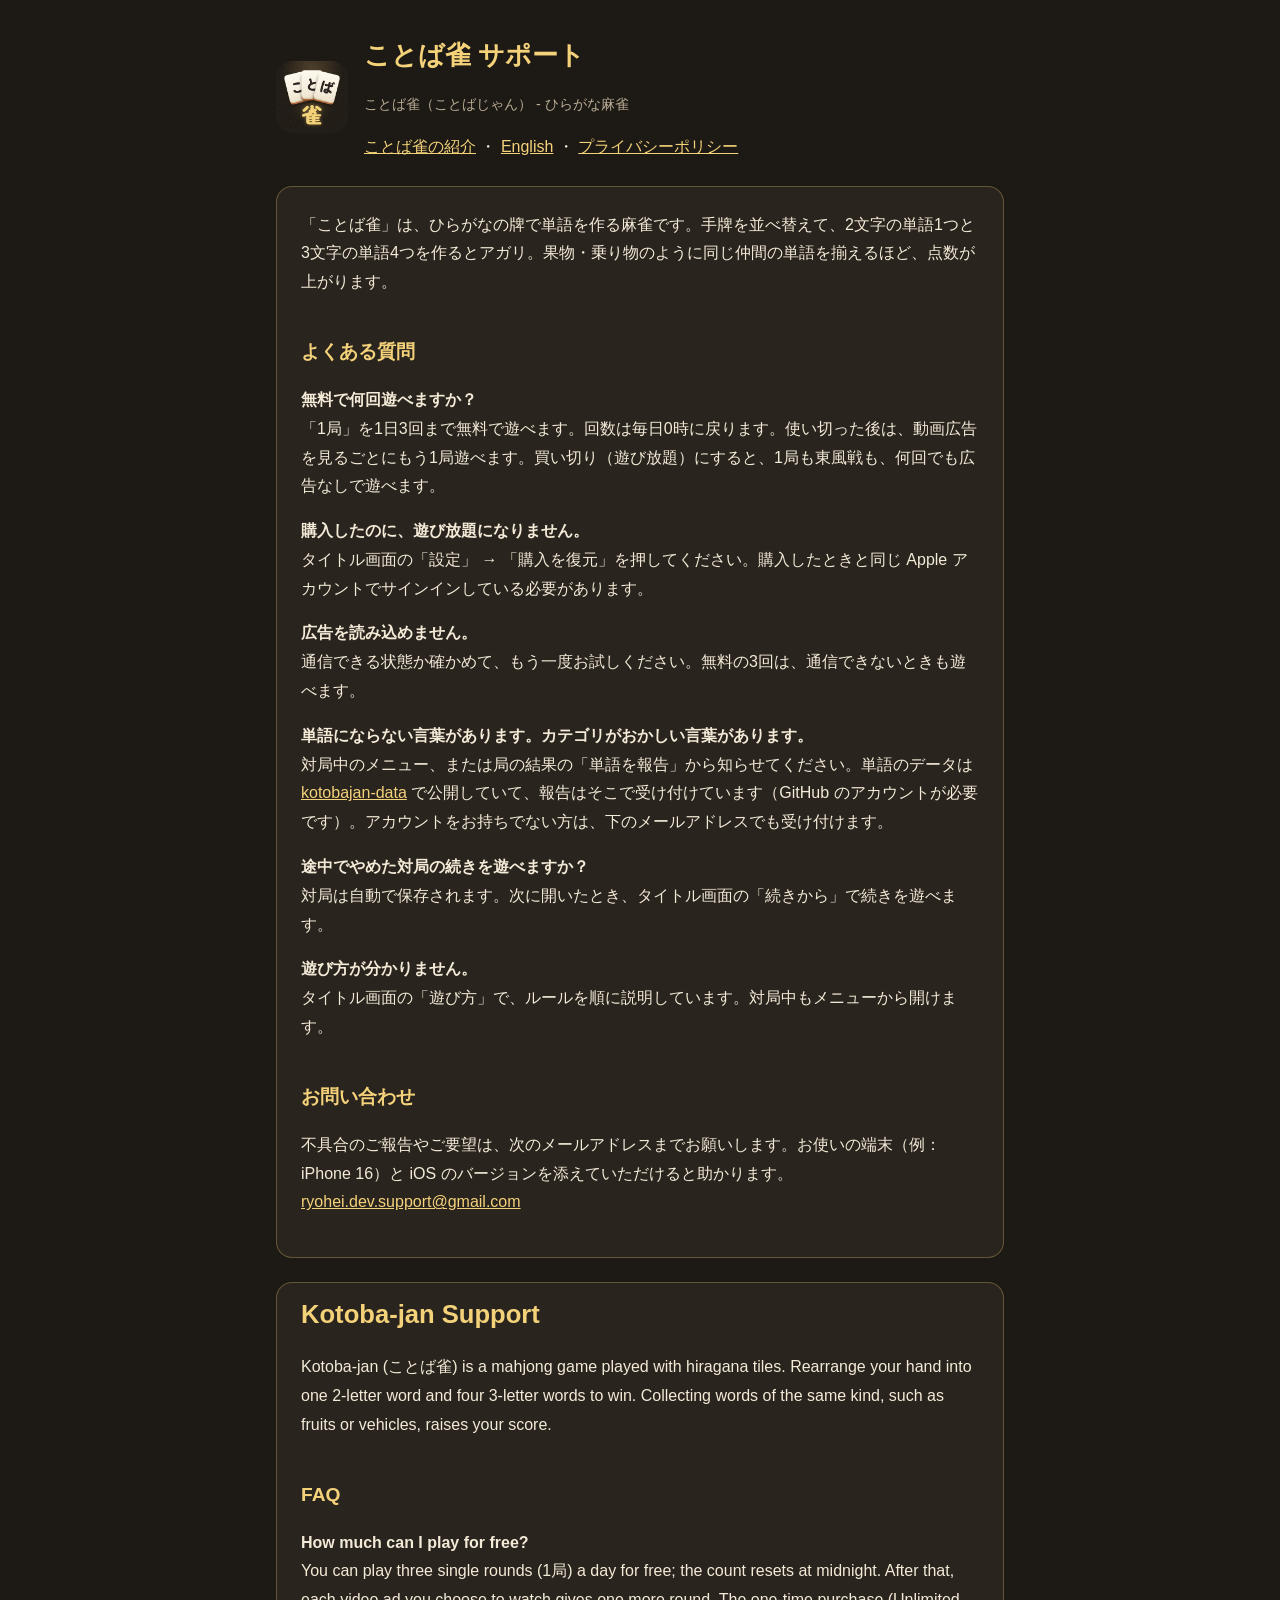
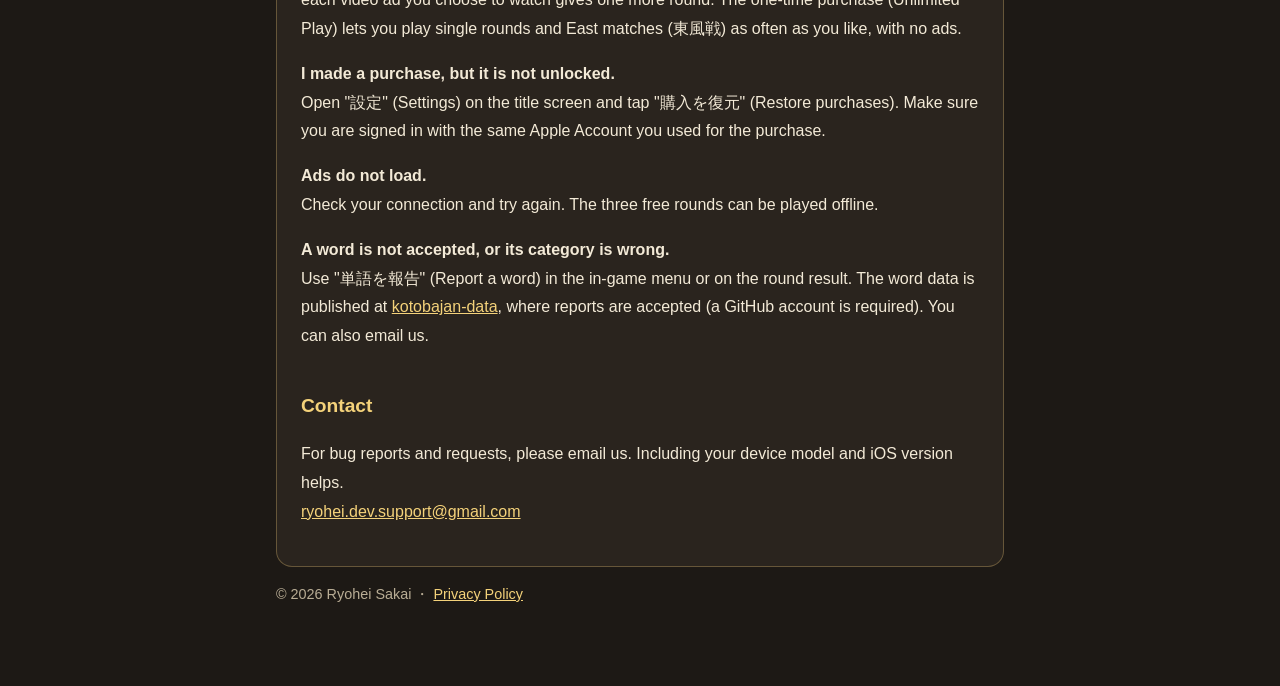
==== index.html @ 31d76d3b "Link the marketing page and add a meta description Co-Authored-By: Claude Opus 5.5 <noreply@anthropi" ====
<!doctype html>
<html lang="ja">
<head>
<meta charset="utf-8">
<meta name="viewport" content="width=device-width, initial-scale=1">
<title>ことば雀 サポート / Support</title>
<meta name="description" content="ひらがなの牌で単語を作る麻雀ゲーム「ことば雀 - ひらがな麻雀」のサポートページ。よくある質問とお問い合わせ先。">
<link rel="stylesheet" href="style.css">
<link rel="icon" type="image/png" href="icon.png">
<link rel="apple-touch-icon" href="icon.png">
</head>
<body>
<main>
<header>
  <img src="icon.png" alt="ことば雀のアイコン">
  <div>
    <h1>ことば雀 <span>サポート</span></h1>
    <p class="sub">ことば雀（ことばじゃん） - ひらがな麻雀</p>
    <nav><a href="https://sakairuh.github.io/kotobajan/">ことば雀の紹介</a> ・ <a href="#en">English</a> ・ <a href="privacy.html">プライバシーポリシー</a></nav>
  </div>
</header>

<section class="lang" lang="ja">
<p>「ことば雀」は、ひらがなの牌で単語を作る麻雀です。手牌を並べ替えて、2文字の単語1つと3文字の単語4つを作るとアガリ。果物・乗り物のように同じ仲間の単語を揃えるほど、点数が上がります。</p>

<h2>よくある質問</h2>
<p><strong>無料で何回遊べますか？</strong><br>
「1局」を1日3回まで無料で遊べます。回数は毎日0時に戻ります。使い切った後は、動画広告を見るごとにもう1局遊べます。買い切り（遊び放題）にすると、1局も東風戦も、何回でも広告なしで遊べます。</p>
<p><strong>購入したのに、遊び放題になりません。</strong><br>
タイトル画面の「設定」 → 「購入を復元」を押してください。購入したときと同じ Apple アカウントでサインインしている必要があります。</p>
<p><strong>広告を読み込めません。</strong><br>
通信できる状態か確かめて、もう一度お試しください。無料の3回は、通信できないときも遊べます。</p>
<p><strong>単語にならない言葉があります。カテゴリがおかしい言葉があります。</strong><br>
対局中のメニュー、または局の結果の「単語を報告」から知らせてください。単語のデータは <a href="https://github.com/sakairuh/kotobajan-data">kotobajan-data</a> で公開していて、報告はそこで受け付けています（GitHub のアカウントが必要です）。アカウントをお持ちでない方は、下のメールアドレスでも受け付けます。</p>
<p><strong>途中でやめた対局の続きを遊べますか？</strong><br>
対局は自動で保存されます。次に開いたとき、タイトル画面の「続きから」で続きを遊べます。</p>
<p><strong>遊び方が分かりません。</strong><br>
タイトル画面の「遊び方」で、ルールを順に説明しています。対局中もメニューから開けます。</p>

<h2>お問い合わせ</h2>
<p>不具合のご報告やご要望は、次のメールアドレスまでお願いします。お使いの端末（例：iPhone 16）と iOS のバージョンを添えていただけると助かります。<br>
<a href="mailto:ryohei.dev.support@gmail.com">ryohei.dev.support@gmail.com</a></p>
</section>

<section class="lang" lang="en" id="en">
<h1>Kotoba-jan <span>Support</span></h1>
<p>Kotoba-jan (ことば雀) is a mahjong game played with hiragana tiles. Rearrange your hand into one 2-letter word and four 3-letter words to win. Collecting words of the same kind, such as fruits or vehicles, raises your score.</p>

<h2>FAQ</h2>
<p><strong>How much can I play for free?</strong><br>
You can play three single rounds (1局) a day for free; the count resets at midnight. After that, each video ad you choose to watch gives one more round. The one-time purchase (Unlimited Play) lets you play single rounds and East matches (東風戦) as often as you like, with no ads.</p>
<p><strong>I made a purchase, but it is not unlocked.</strong><br>
Open "設定" (Settings) on the title screen and tap "購入を復元" (Restore purchases). Make sure you are signed in with the same Apple Account you used for the purchase.</p>
<p><strong>Ads do not load.</strong><br>
Check your connection and try again. The three free rounds can be played offline.</p>
<p><strong>A word is not accepted, or its category is wrong.</strong><br>
Use "単語を報告" (Report a word) in the in-game menu or on the round result. The word data is published at <a href="https://github.com/sakairuh/kotobajan-data">kotobajan-data</a>, where reports are accepted (a GitHub account is required). You can also email us.</p>

<h2>Contact</h2>
<p>For bug reports and requests, please email us. Including your device model and iOS version helps.<br>
<a href="mailto:ryohei.dev.support@gmail.com">ryohei.dev.support@gmail.com</a></p>
</section>

<footer><p>© 2026 Ryohei Sakai ・ <a href="privacy.html">Privacy Policy</a></p></footer>
</main>
</body>
</html>
---- style.css ----
:root {
  --bg: #1d1915;
  --card: #2a241e;
  --text: #f3ead7;
  --muted: #b9ad95;
  --accent: #f4d27a;
  --line: rgb(214 180 106 / 0.35);
}
* { box-sizing: border-box; }
body {
  margin: 0;
  background: var(--bg);
  color: var(--text);
  font-family: -apple-system, BlinkMacSystemFont, "Hiragino Sans", "Hiragino Kaku Gothic ProN", "Noto Sans JP", sans-serif;
  line-height: 1.8;
}
main { max-width: 760px; margin: 0 auto; padding: 32px 16px 64px; }
header { display: flex; align-items: center; gap: 16px; margin-bottom: 24px; }
header img { width: 72px; height: 72px; border-radius: 16px; flex: none; }
h1 { font-size: 1.6rem; margin: 0; color: var(--accent); }
h2 { font-size: 1.2rem; color: var(--accent); margin-top: 2em; }
section.lang { background: var(--card); border: 1px solid var(--line); border-radius: 16px; padding: 8px 24px 24px; margin-top: 24px; }
.updated, footer, .sub { color: var(--muted); font-size: 0.9rem; }
a { color: var(--accent); }
nav { margin-top: 8px; }
li { margin: 0.2em 0; }
/* 見出しの後半（プライバシーポリシーなど）は、途中で折り返さずにまとめて次の行へ */
h1 span { display: inline-block; }
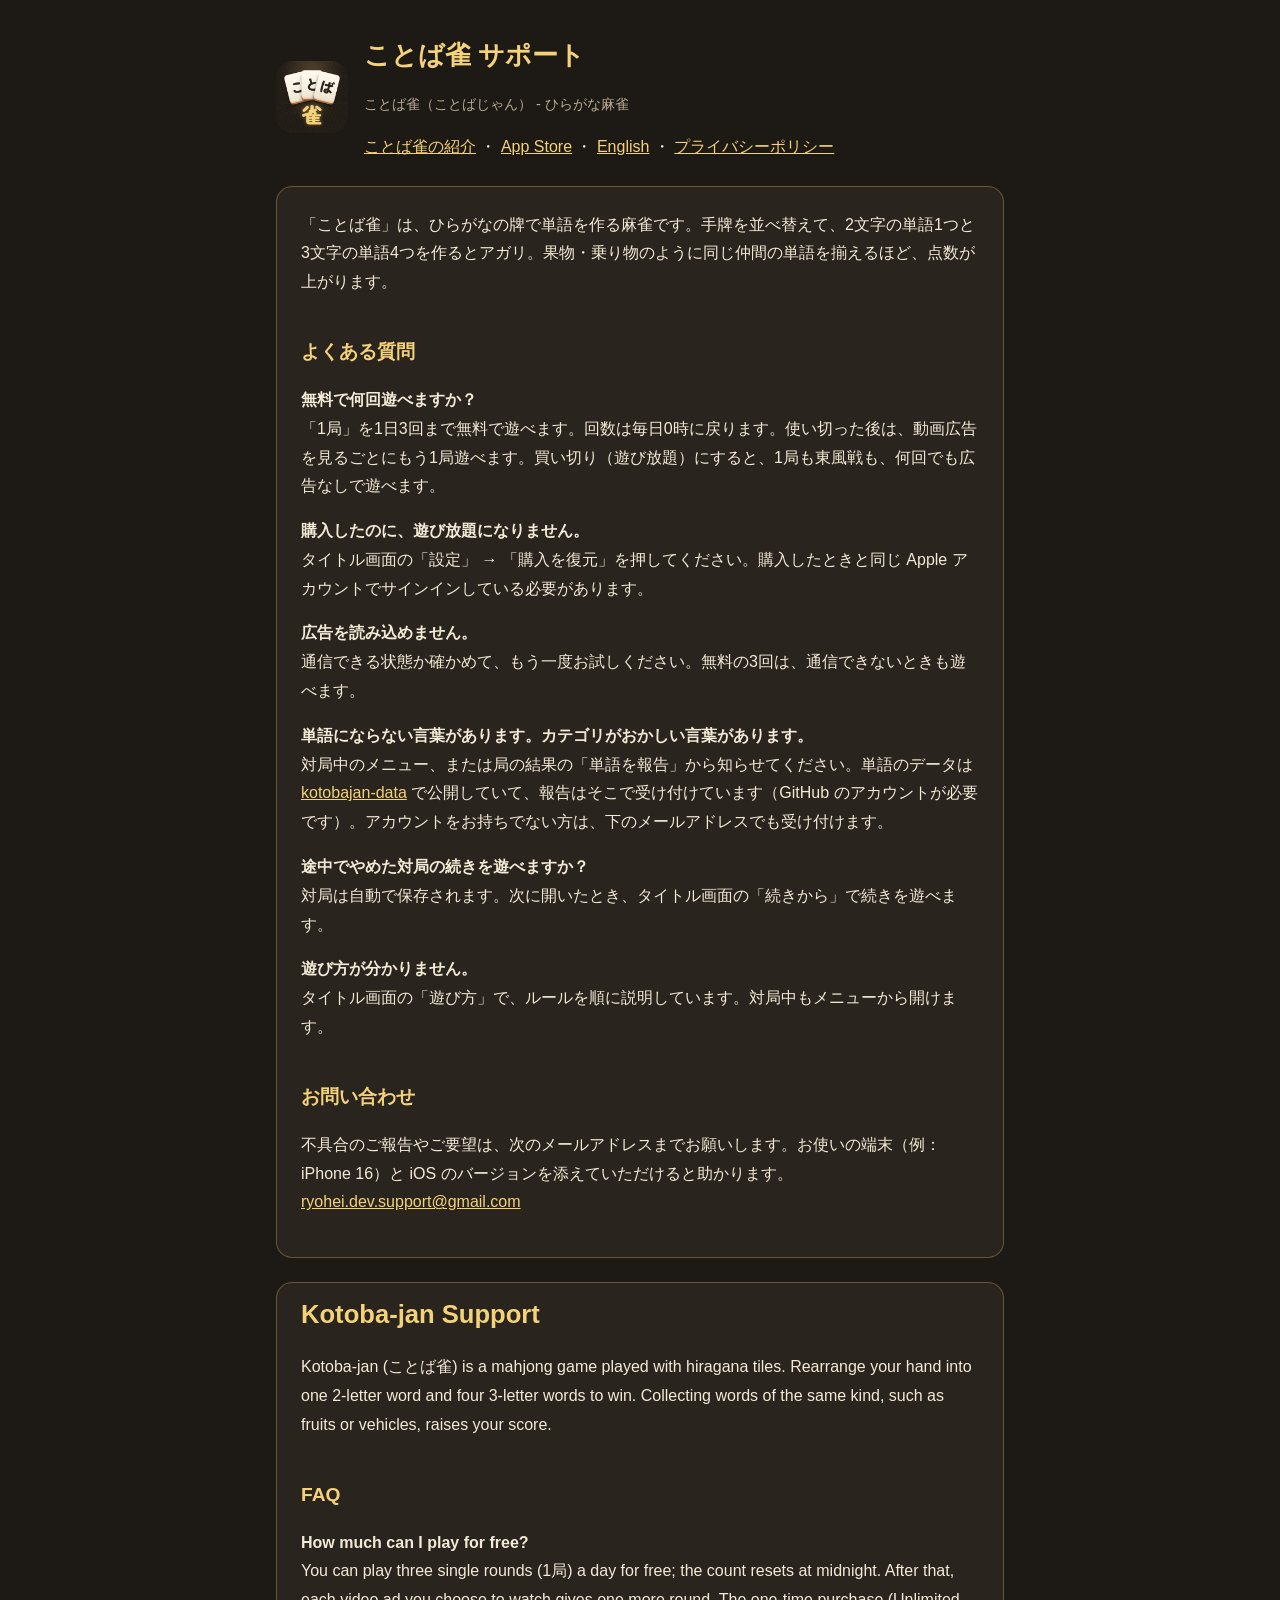
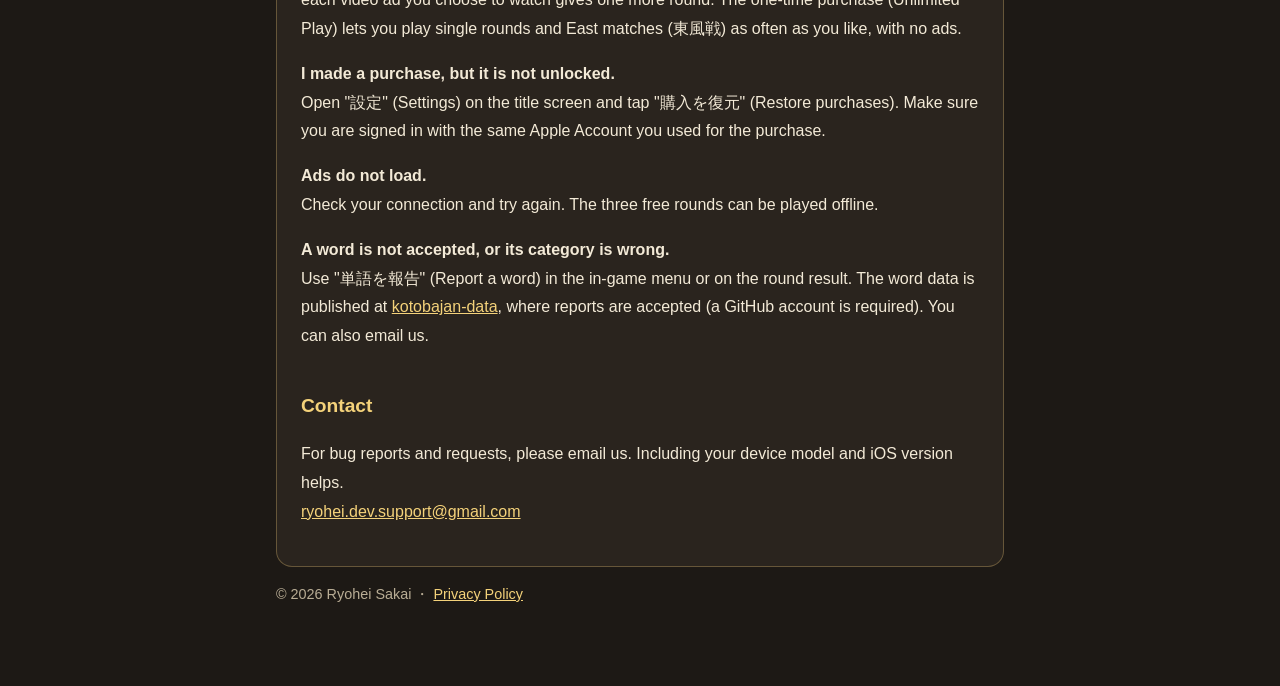
==== commit 7ca68ddc: "Link the App Store page from the support page Co-Authored-By: Claude Opus 5.5 <noreply@anthropic.com" ====
--- a/index.html
+++ b/index.html
@@ -16,7 +16,7 @@
   <div>
     <h1>ことば雀 <span>サポート</span></h1>
     <p class="sub">ことば雀（ことばじゃん） - ひらがな麻雀</p>
-    <nav><a href="https://sakairuh.github.io/kotobajan/">ことば雀の紹介</a> ・ <a href="#en">English</a> ・ <a href="privacy.html">プライバシーポリシー</a></nav>
+    <nav><a href="https://sakairuh.github.io/kotobajan/">ことば雀の紹介</a> ・ <a href="https://apps.apple.com/jp/app/%E3%81%93%E3%81%A8%E3%81%B0%E9%9B%80-%E3%81%B2%E3%82%89%E3%81%8C%E3%81%AA%E9%BA%BB%E9%9B%80/id6826314811">App Store</a> ・ <a href="#en">English</a> ・ <a href="privacy.html">プライバシーポリシー</a></nav>
   </div>
 </header>
 
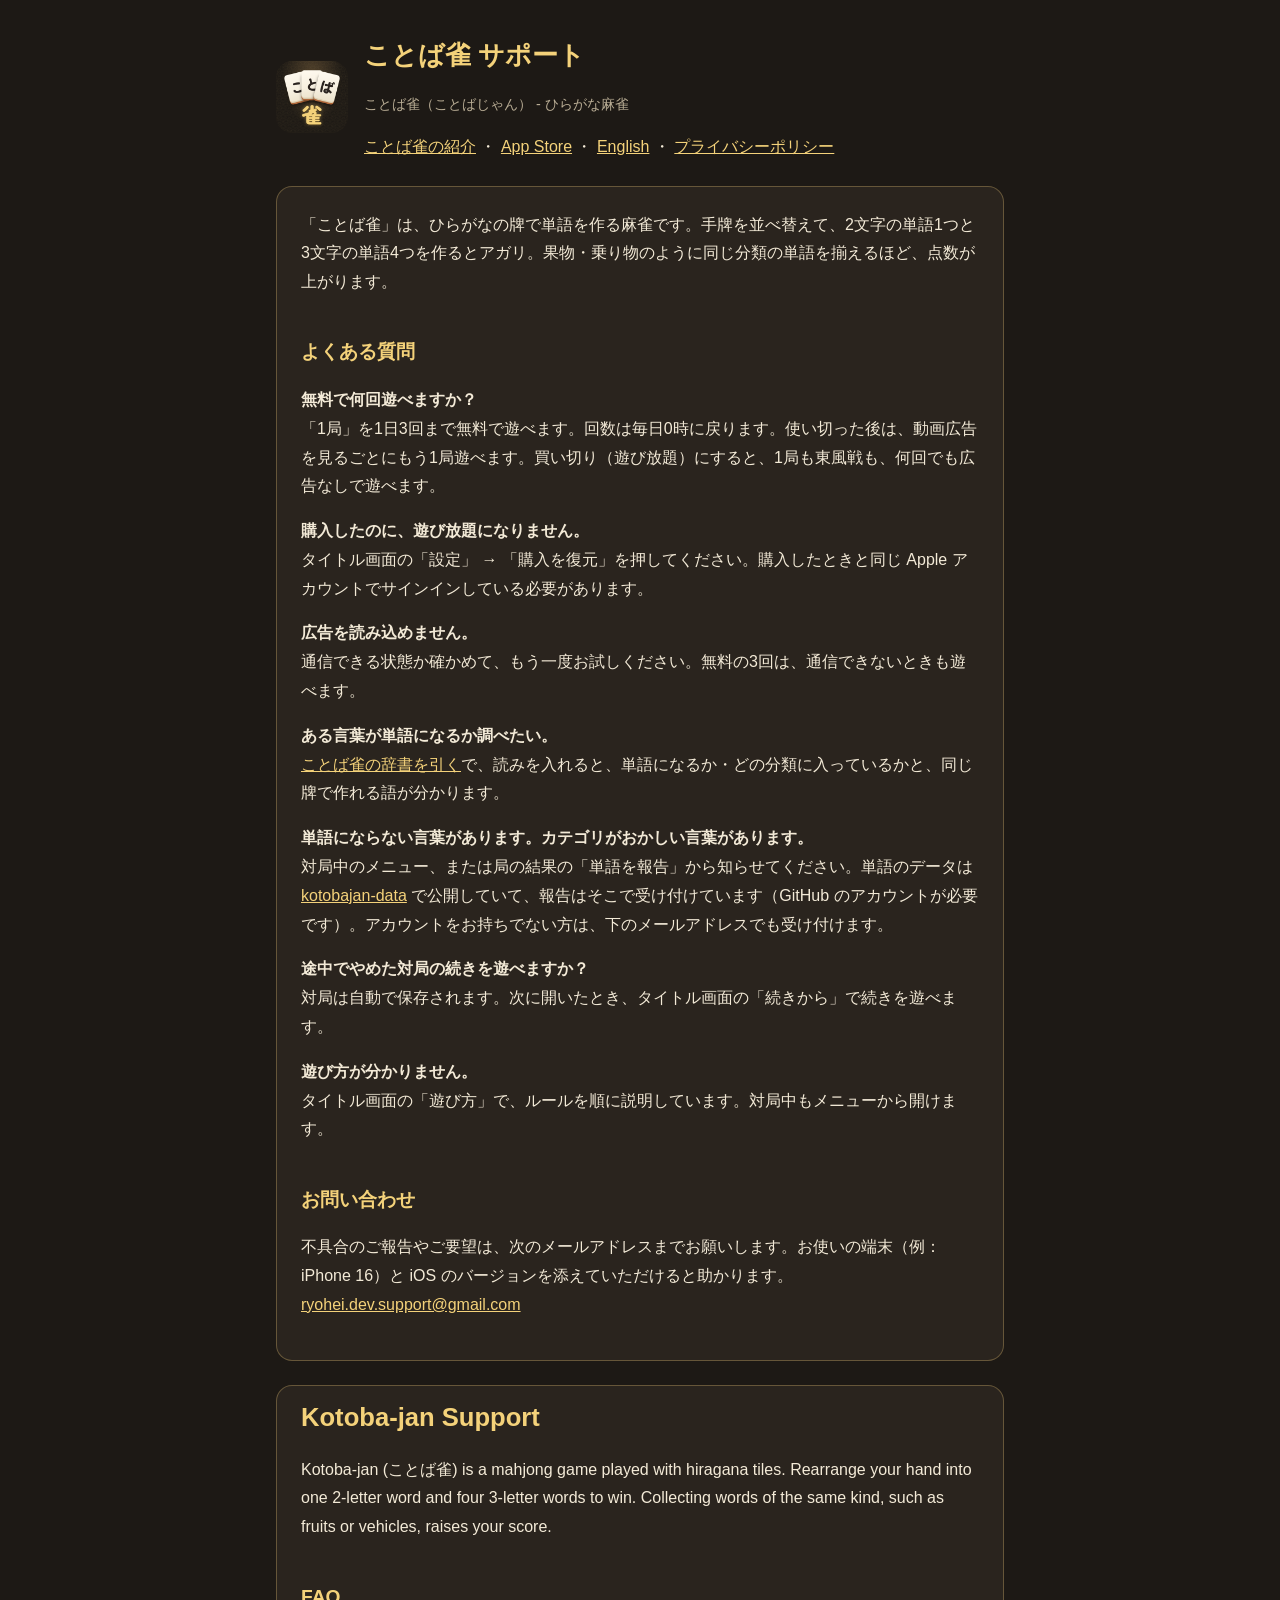
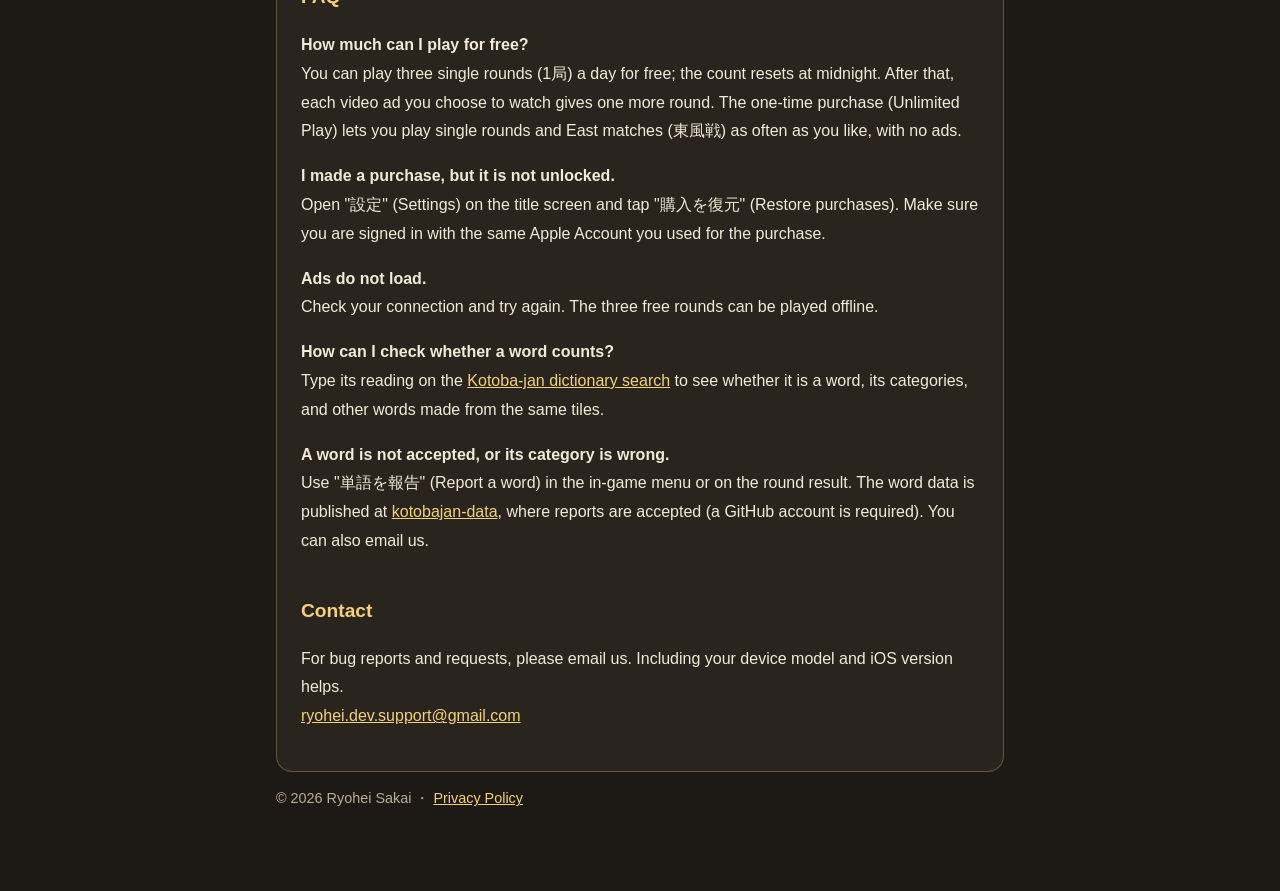
==== commit 5705535e: "Link the dictionary search from the support FAQ" ====
--- a/index.html
+++ b/index.html
@@ -21,7 +21,7 @@
 </header>
 
 <section class="lang" lang="ja">
-<p>「ことば雀」は、ひらがなの牌で単語を作る麻雀です。手牌を並べ替えて、2文字の単語1つと3文字の単語4つを作るとアガリ。果物・乗り物のように同じ仲間の単語を揃えるほど、点数が上がります。</p>
+<p>「ことば雀」は、ひらがなの牌で単語を作る麻雀です。手牌を並べ替えて、2文字の単語1つと3文字の単語4つを作るとアガリ。果物・乗り物のように同じ分類の単語を揃えるほど、点数が上がります。</p>
 
 <h2>よくある質問</h2>
 <p><strong>無料で何回遊べますか？</strong><br>
@@ -30,6 +30,8 @@
 タイトル画面の「設定」 → 「購入を復元」を押してください。購入したときと同じ Apple アカウントでサインインしている必要があります。</p>
 <p><strong>広告を読み込めません。</strong><br>
 通信できる状態か確かめて、もう一度お試しください。無料の3回は、通信できないときも遊べます。</p>
+<p><strong>ある言葉が単語になるか調べたい。</strong><br>
+<a href="https://sakairuh.github.io/kotobajan/jisho/">ことば雀の辞書を引く</a>で、読みを入れると、単語になるか・どの分類に入っているかと、同じ牌で作れる語が分かります。</p>
 <p><strong>単語にならない言葉があります。カテゴリがおかしい言葉があります。</strong><br>
 対局中のメニュー、または局の結果の「単語を報告」から知らせてください。単語のデータは <a href="https://github.com/sakairuh/kotobajan-data">kotobajan-data</a> で公開していて、報告はそこで受け付けています（GitHub のアカウントが必要です）。アカウントをお持ちでない方は、下のメールアドレスでも受け付けます。</p>
 <p><strong>途中でやめた対局の続きを遊べますか？</strong><br>
@@ -53,6 +55,8 @@
 Open "設定" (Settings) on the title screen and tap "購入を復元" (Restore purchases). Make sure you are signed in with the same Apple Account you used for the purchase.</p>
 <p><strong>Ads do not load.</strong><br>
 Check your connection and try again. The three free rounds can be played offline.</p>
+<p><strong>How can I check whether a word counts?</strong><br>
+Type its reading on the <a href="https://sakairuh.github.io/kotobajan/jisho/?lang=en">Kotoba-jan dictionary search</a> to see whether it is a word, its categories, and other words made from the same tiles.</p>
 <p><strong>A word is not accepted, or its category is wrong.</strong><br>
 Use "単語を報告" (Report a word) in the in-game menu or on the round result. The word data is published at <a href="https://github.com/sakairuh/kotobajan-data">kotobajan-data</a>, where reports are accepted (a GitHub account is required). You can also email us.</p>
 
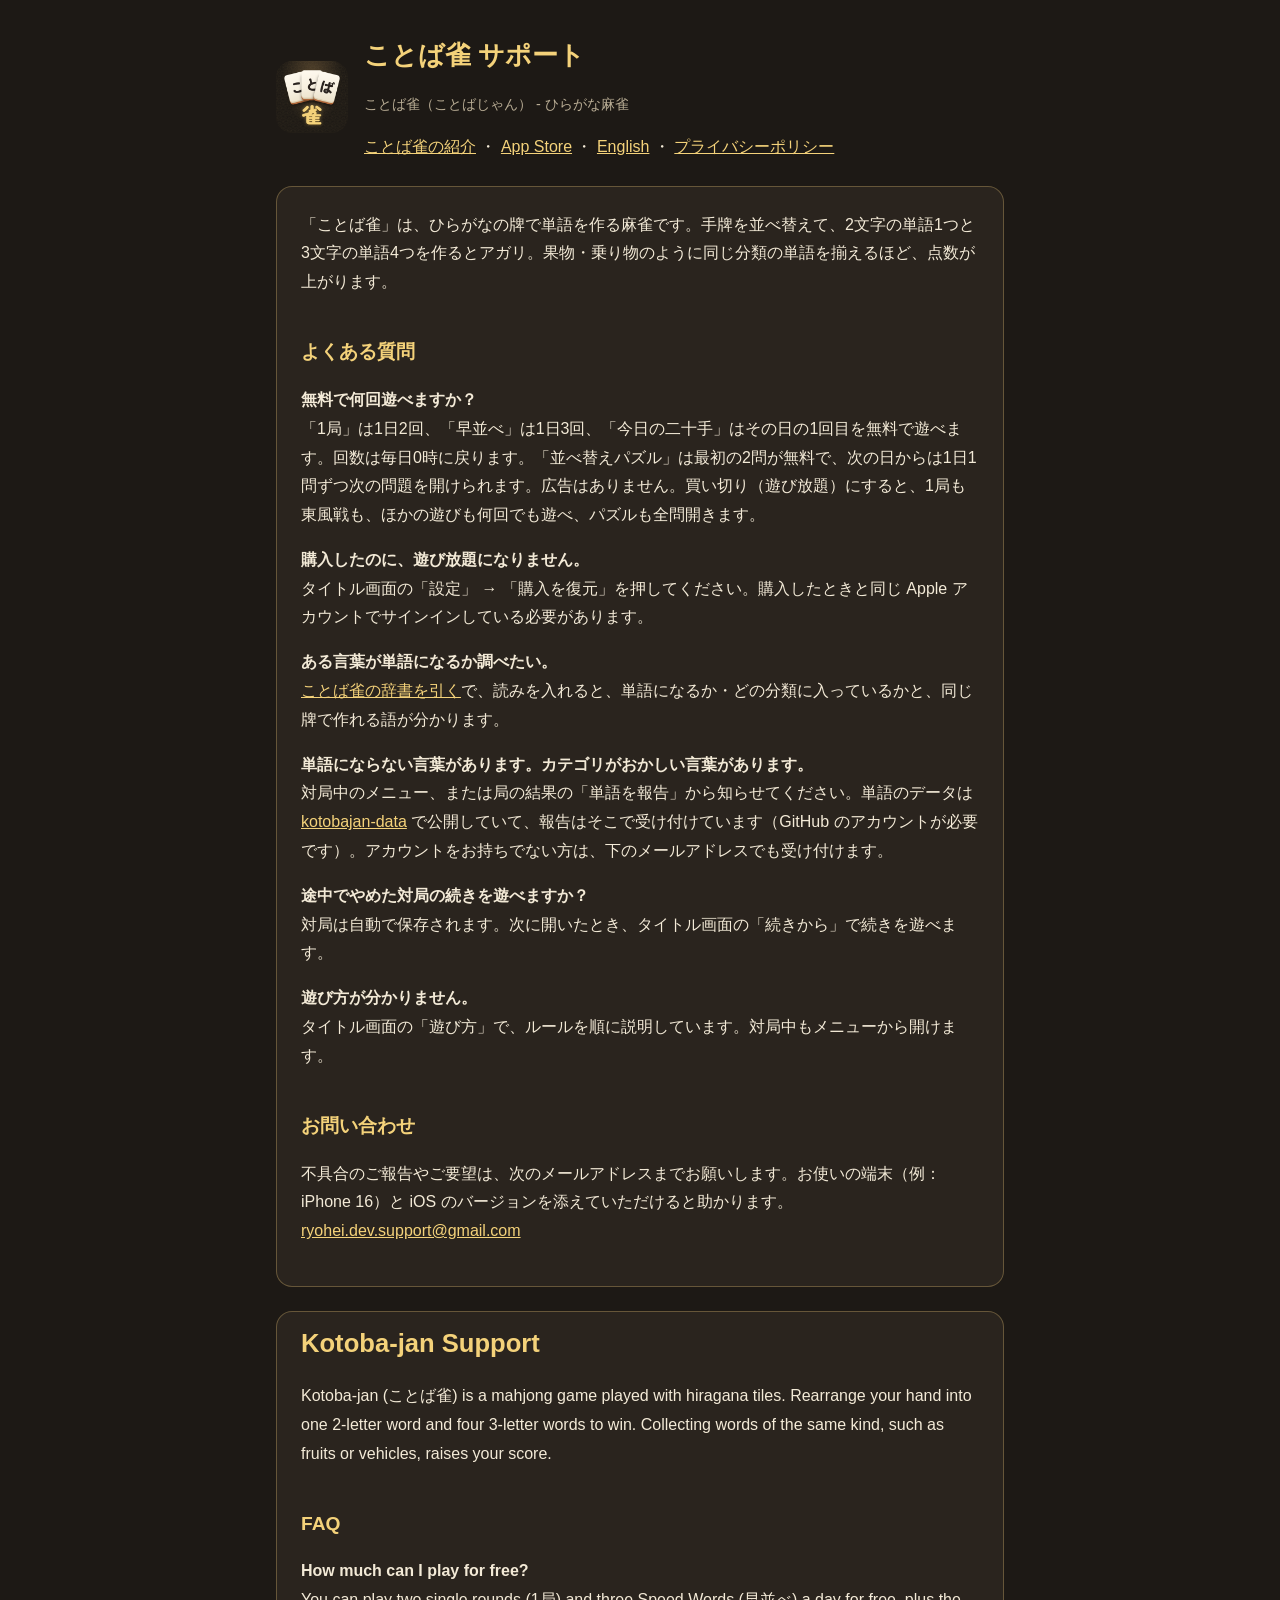
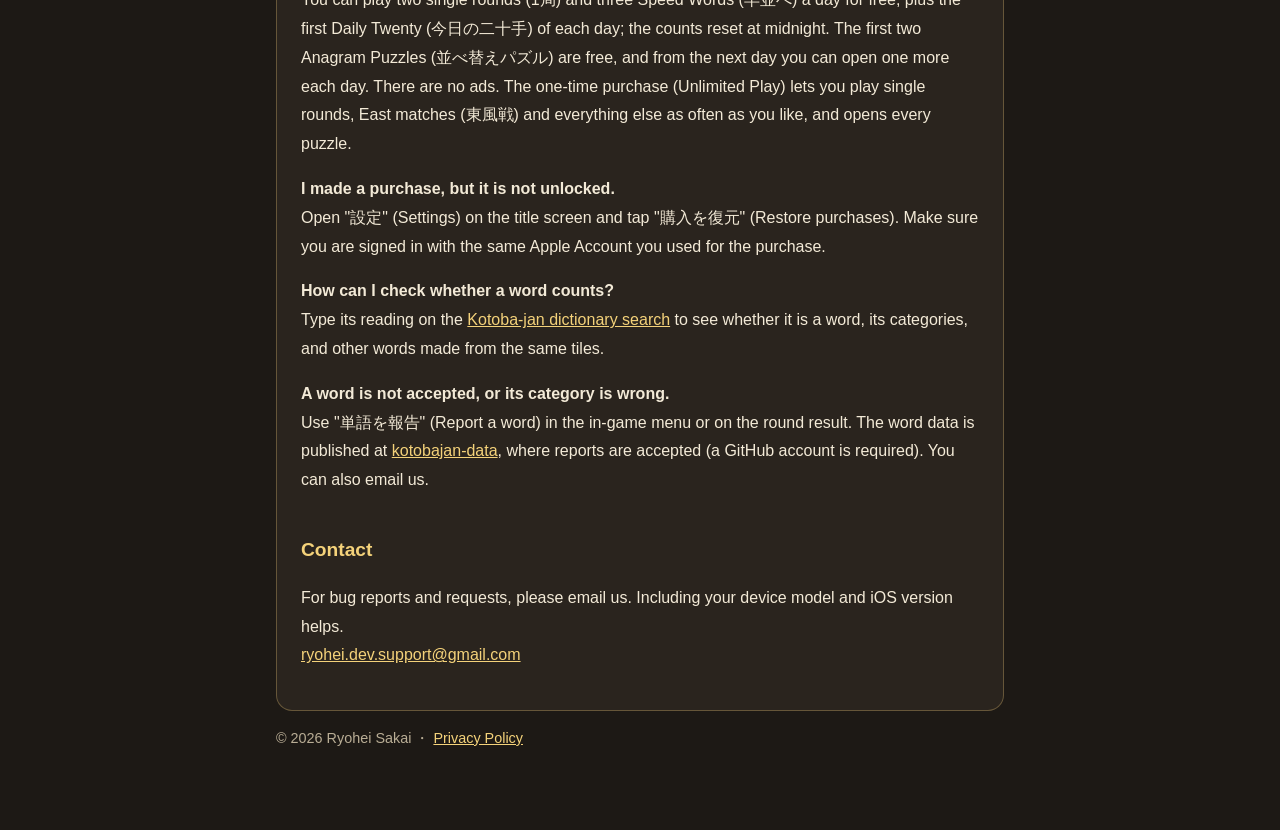
==== commit 6913c55a: "Drop ads from the support page and privacy policy for 1.8 Co-Authored-By: Claude Opus 5.5 <noreply@a" ====
--- a/index.html
+++ b/index.html
@@ -25,11 +25,9 @@
 
 <h2>よくある質問</h2>
 <p><strong>無料で何回遊べますか？</strong><br>
-「1局」を1日3回まで無料で遊べます。回数は毎日0時に戻ります。使い切った後は、動画広告を見るごとにもう1局遊べます。買い切り（遊び放題）にすると、1局も東風戦も、何回でも広告なしで遊べます。</p>
+「1局」は1日2回、「早並べ」は1日3回、「今日の二十手」はその日の1回目を無料で遊べます。回数は毎日0時に戻ります。「並べ替えパズル」は最初の2問が無料で、次の日からは1日1問ずつ次の問題を開けられます。広告はありません。買い切り（遊び放題）にすると、1局も東風戦も、ほかの遊びも何回でも遊べ、パズルも全問開きます。</p>
 <p><strong>購入したのに、遊び放題になりません。</strong><br>
 タイトル画面の「設定」 → 「購入を復元」を押してください。購入したときと同じ Apple アカウントでサインインしている必要があります。</p>
-<p><strong>広告を読み込めません。</strong><br>
-通信できる状態か確かめて、もう一度お試しください。無料の3回は、通信できないときも遊べます。</p>
 <p><strong>ある言葉が単語になるか調べたい。</strong><br>
 <a href="https://sakairuh.github.io/kotobajan/jisho/">ことば雀の辞書を引く</a>で、読みを入れると、単語になるか・どの分類に入っているかと、同じ牌で作れる語が分かります。</p>
 <p><strong>単語にならない言葉があります。カテゴリがおかしい言葉があります。</strong><br>
@@ -50,11 +48,9 @@
 
 <h2>FAQ</h2>
 <p><strong>How much can I play for free?</strong><br>
-You can play three single rounds (1局) a day for free; the count resets at midnight. After that, each video ad you choose to watch gives one more round. The one-time purchase (Unlimited Play) lets you play single rounds and East matches (東風戦) as often as you like, with no ads.</p>
+You can play two single rounds (1局) and three Speed Words (早並べ) a day for free, plus the first Daily Twenty (今日の二十手) of each day; the counts reset at midnight. The first two Anagram Puzzles (並べ替えパズル) are free, and from the next day you can open one more each day. There are no ads. The one-time purchase (Unlimited Play) lets you play single rounds, East matches (東風戦) and everything else as often as you like, and opens every puzzle.</p>
 <p><strong>I made a purchase, but it is not unlocked.</strong><br>
 Open "設定" (Settings) on the title screen and tap "購入を復元" (Restore purchases). Make sure you are signed in with the same Apple Account you used for the purchase.</p>
-<p><strong>Ads do not load.</strong><br>
-Check your connection and try again. The three free rounds can be played offline.</p>
 <p><strong>How can I check whether a word counts?</strong><br>
 Type its reading on the <a href="https://sakairuh.github.io/kotobajan/jisho/?lang=en">Kotoba-jan dictionary search</a> to see whether it is a word, its categories, and other words made from the same tiles.</p>
 <p><strong>A word is not accepted, or its category is wrong.</strong><br>
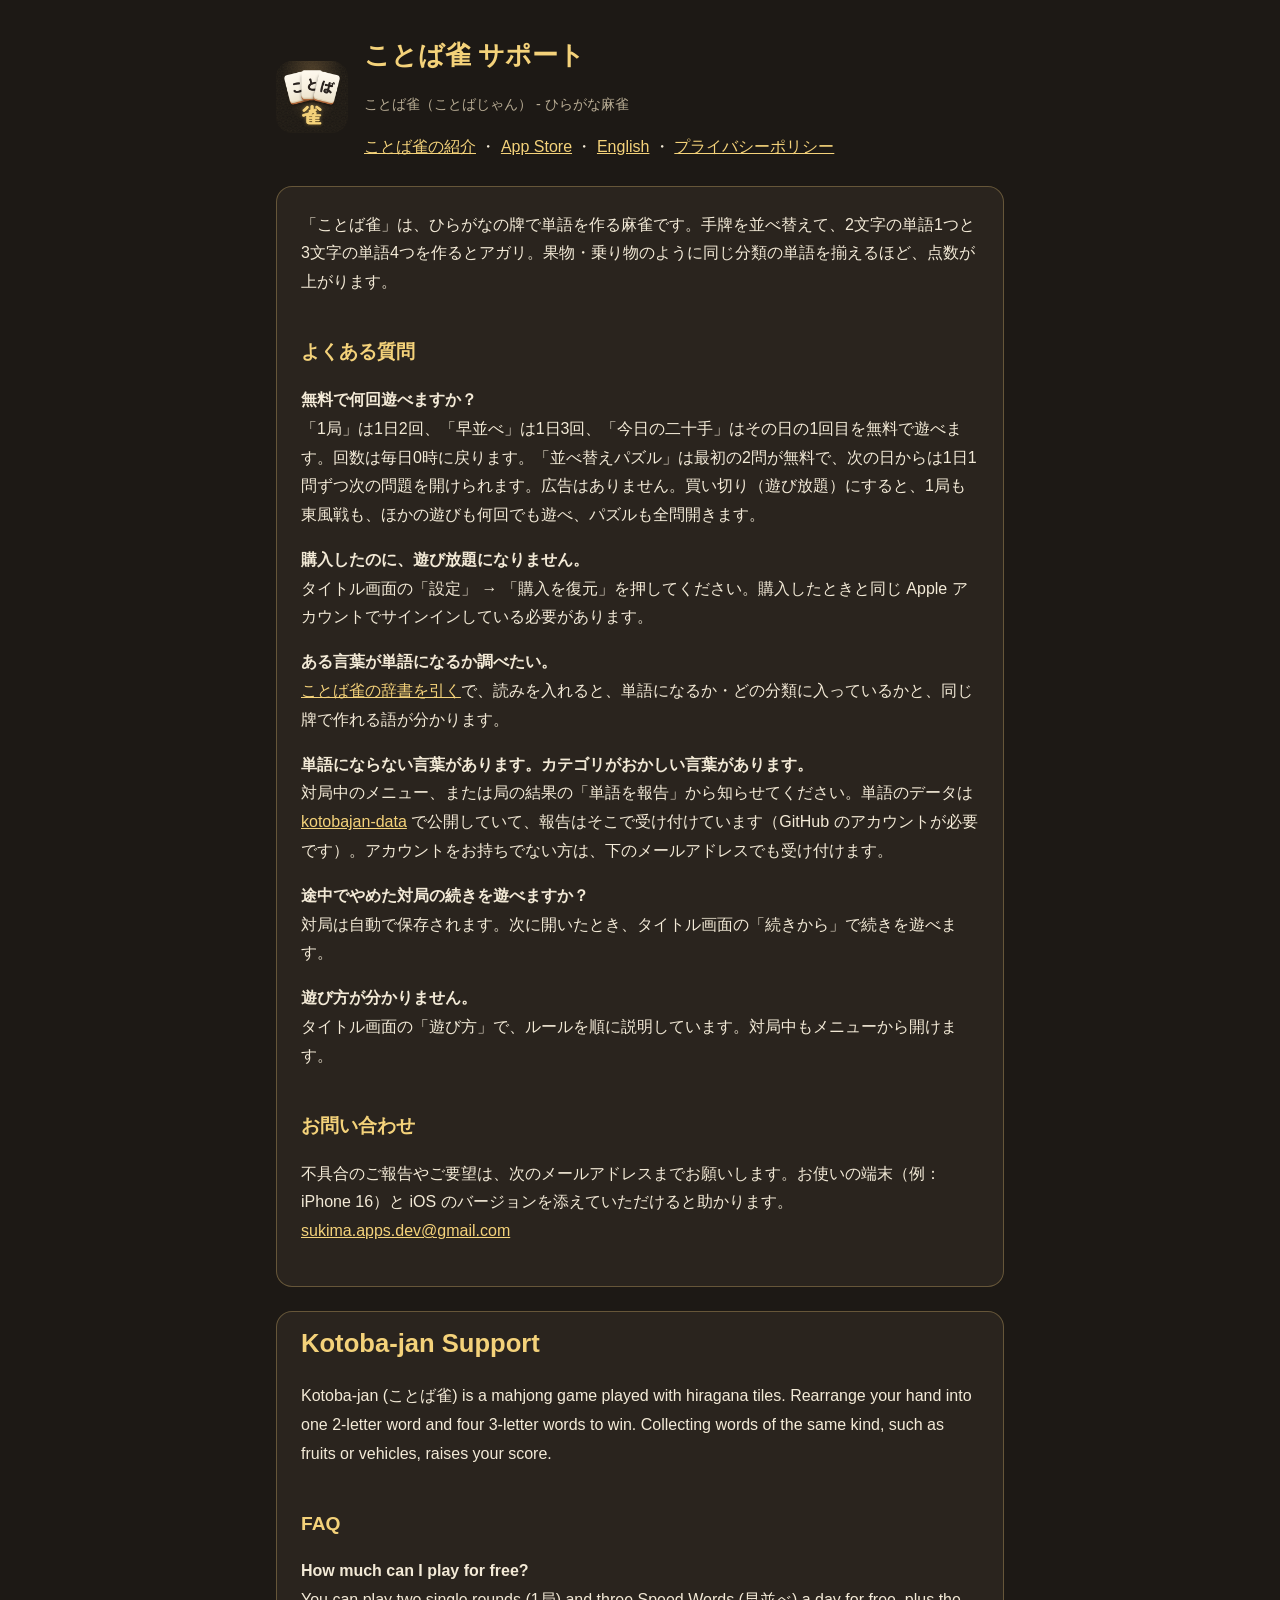
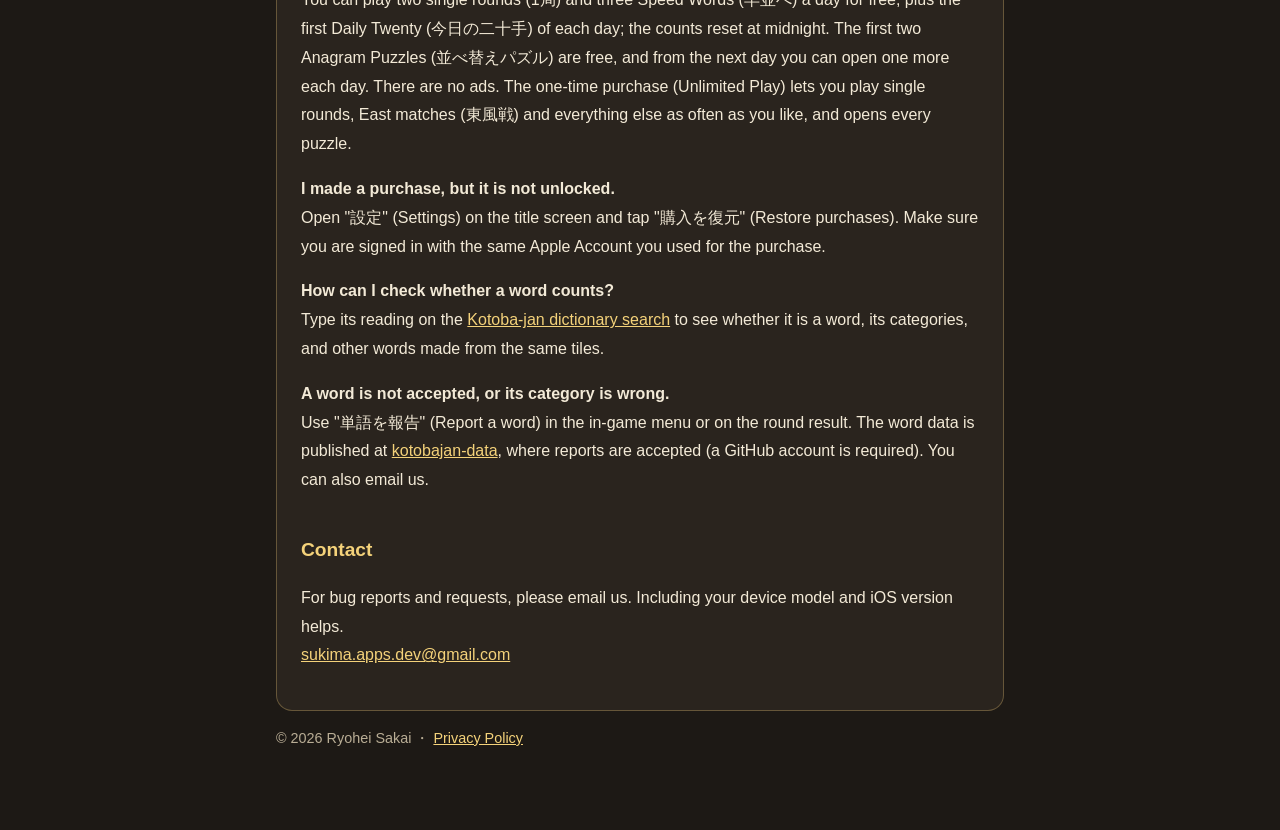
==== commit fa9eb5fd: "Change the contact address to sukima.apps.dev@gmail.com Co-Authored-By: Claude Opus 5.5 <noreply@ant" ====
--- a/index.html
+++ b/index.html
@@ -39,7 +39,7 @@
 
 <h2>お問い合わせ</h2>
 <p>不具合のご報告やご要望は、次のメールアドレスまでお願いします。お使いの端末（例：iPhone 16）と iOS のバージョンを添えていただけると助かります。<br>
-<a href="mailto:ryohei.dev.support@gmail.com">ryohei.dev.support@gmail.com</a></p>
+<a href="mailto:sukima.apps.dev@gmail.com">sukima.apps.dev@gmail.com</a></p>
 </section>
 
 <section class="lang" lang="en" id="en">
@@ -58,7 +58,7 @@
 
 <h2>Contact</h2>
 <p>For bug reports and requests, please email us. Including your device model and iOS version helps.<br>
-<a href="mailto:ryohei.dev.support@gmail.com">ryohei.dev.support@gmail.com</a></p>
+<a href="mailto:sukima.apps.dev@gmail.com">sukima.apps.dev@gmail.com</a></p>
 </section>
 
 <footer><p>© 2026 Ryohei Sakai ・ <a href="privacy.html">Privacy Policy</a></p></footer>
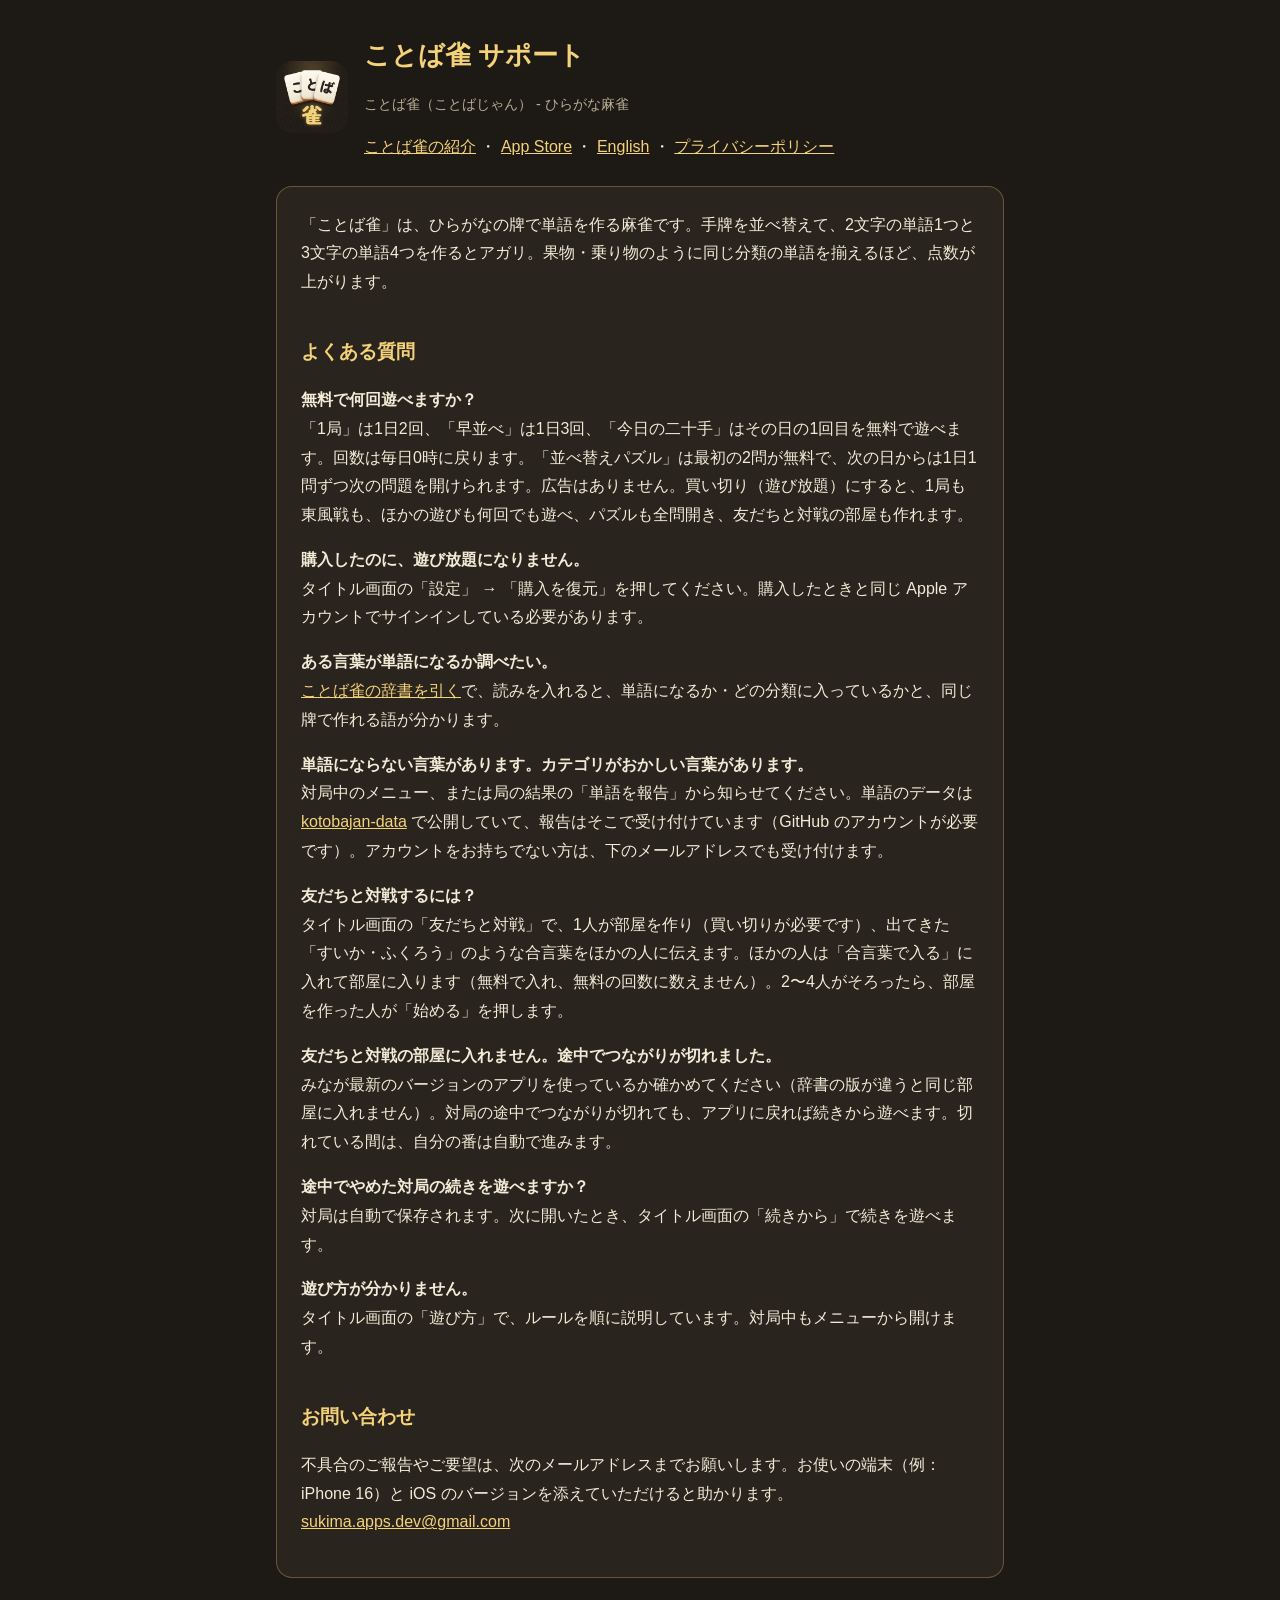
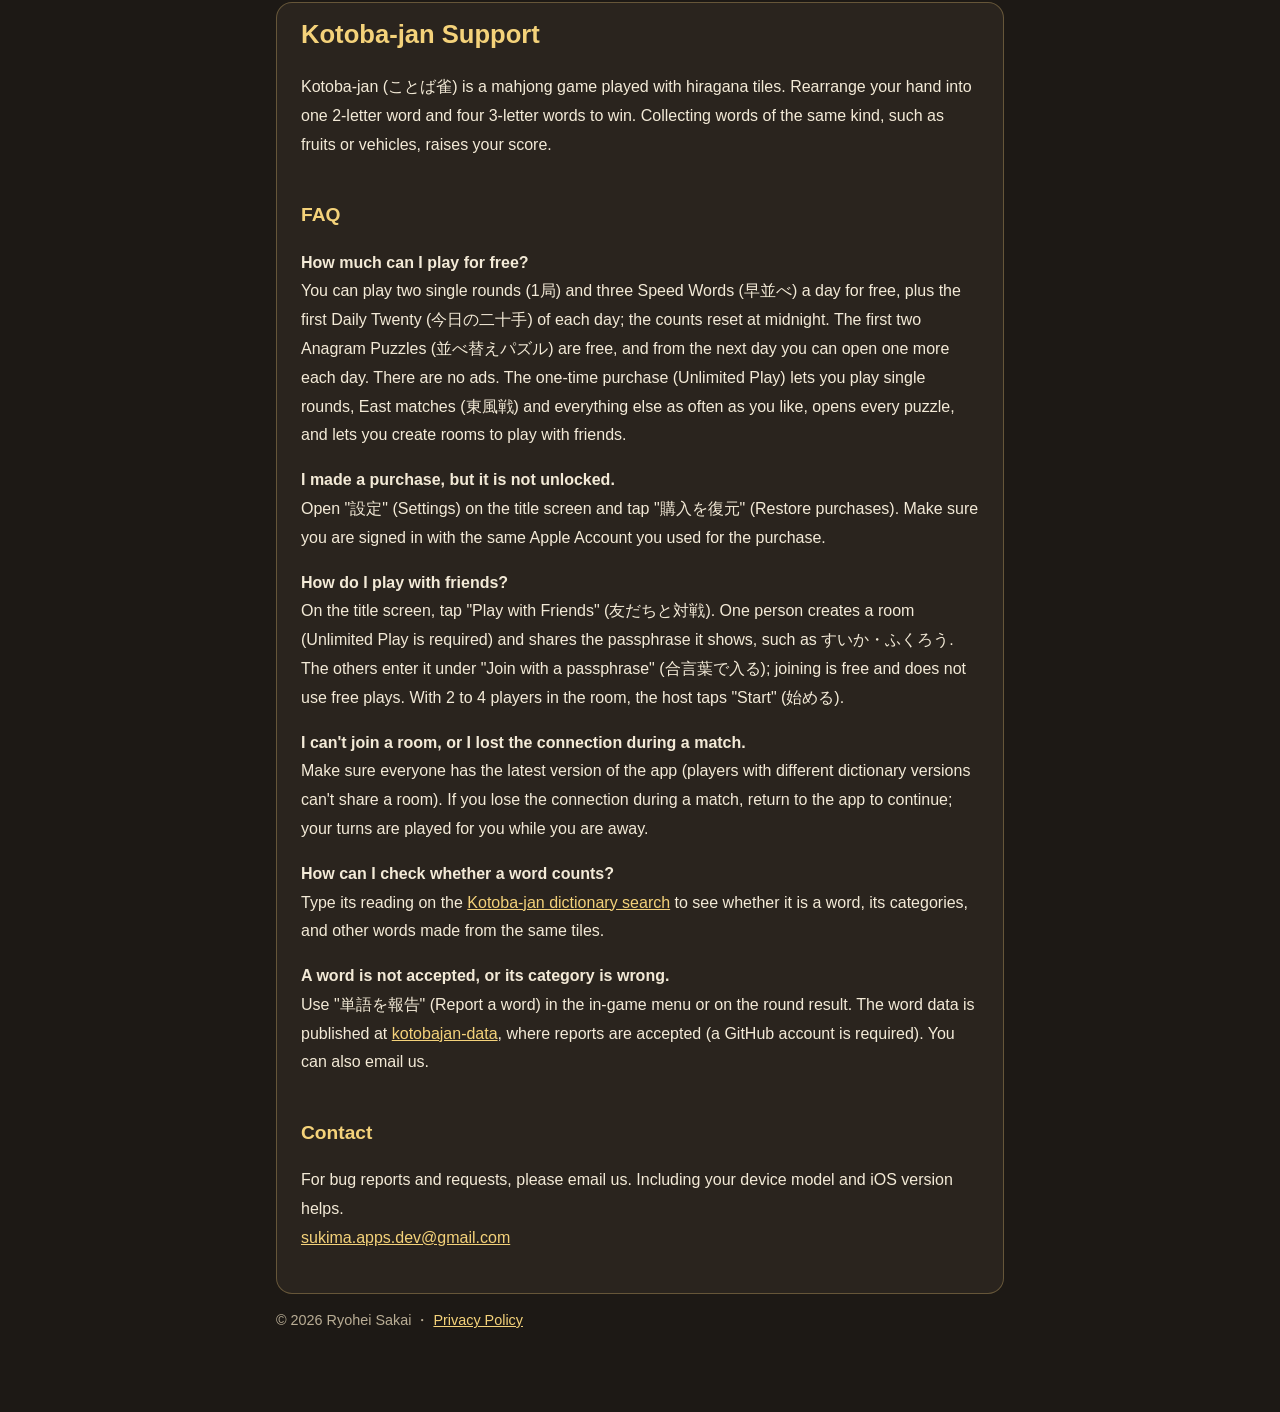
==== commit 9858ba2e: "Add Play with Friends questions to the support page for 1.10 Co-Authored-By: Claude Opus 5.5 <norepl" ====
--- a/index.html
+++ b/index.html
@@ -25,13 +25,17 @@
 
 <h2>よくある質問</h2>
 <p><strong>無料で何回遊べますか？</strong><br>
-「1局」は1日2回、「早並べ」は1日3回、「今日の二十手」はその日の1回目を無料で遊べます。回数は毎日0時に戻ります。「並べ替えパズル」は最初の2問が無料で、次の日からは1日1問ずつ次の問題を開けられます。広告はありません。買い切り（遊び放題）にすると、1局も東風戦も、ほかの遊びも何回でも遊べ、パズルも全問開きます。</p>
+「1局」は1日2回、「早並べ」は1日3回、「今日の二十手」はその日の1回目を無料で遊べます。回数は毎日0時に戻ります。「並べ替えパズル」は最初の2問が無料で、次の日からは1日1問ずつ次の問題を開けられます。広告はありません。買い切り（遊び放題）にすると、1局も東風戦も、ほかの遊びも何回でも遊べ、パズルも全問開き、友だちと対戦の部屋も作れます。</p>
 <p><strong>購入したのに、遊び放題になりません。</strong><br>
 タイトル画面の「設定」 → 「購入を復元」を押してください。購入したときと同じ Apple アカウントでサインインしている必要があります。</p>
 <p><strong>ある言葉が単語になるか調べたい。</strong><br>
 <a href="https://sakairuh.github.io/kotobajan/jisho/">ことば雀の辞書を引く</a>で、読みを入れると、単語になるか・どの分類に入っているかと、同じ牌で作れる語が分かります。</p>
 <p><strong>単語にならない言葉があります。カテゴリがおかしい言葉があります。</strong><br>
 対局中のメニュー、または局の結果の「単語を報告」から知らせてください。単語のデータは <a href="https://github.com/sakairuh/kotobajan-data">kotobajan-data</a> で公開していて、報告はそこで受け付けています（GitHub のアカウントが必要です）。アカウントをお持ちでない方は、下のメールアドレスでも受け付けます。</p>
+<p><strong>友だちと対戦するには？</strong><br>
+タイトル画面の「友だちと対戦」で、1人が部屋を作り（買い切りが必要です）、出てきた「すいか・ふくろう」のような合言葉をほかの人に伝えます。ほかの人は「合言葉で入る」に入れて部屋に入ります（無料で入れ、無料の回数に数えません）。2〜4人がそろったら、部屋を作った人が「始める」を押します。</p>
+<p><strong>友だちと対戦の部屋に入れません。途中でつながりが切れました。</strong><br>
+みなが最新のバージョンのアプリを使っているか確かめてください（辞書の版が違うと同じ部屋に入れません）。対局の途中でつながりが切れても、アプリに戻れば続きから遊べます。切れている間は、自分の番は自動で進みます。</p>
 <p><strong>途中でやめた対局の続きを遊べますか？</strong><br>
 対局は自動で保存されます。次に開いたとき、タイトル画面の「続きから」で続きを遊べます。</p>
 <p><strong>遊び方が分かりません。</strong><br>
@@ -48,9 +52,13 @@
 
 <h2>FAQ</h2>
 <p><strong>How much can I play for free?</strong><br>
-You can play two single rounds (1局) and three Speed Words (早並べ) a day for free, plus the first Daily Twenty (今日の二十手) of each day; the counts reset at midnight. The first two Anagram Puzzles (並べ替えパズル) are free, and from the next day you can open one more each day. There are no ads. The one-time purchase (Unlimited Play) lets you play single rounds, East matches (東風戦) and everything else as often as you like, and opens every puzzle.</p>
+You can play two single rounds (1局) and three Speed Words (早並べ) a day for free, plus the first Daily Twenty (今日の二十手) of each day; the counts reset at midnight. The first two Anagram Puzzles (並べ替えパズル) are free, and from the next day you can open one more each day. There are no ads. The one-time purchase (Unlimited Play) lets you play single rounds, East matches (東風戦) and everything else as often as you like, opens every puzzle, and lets you create rooms to play with friends.</p>
 <p><strong>I made a purchase, but it is not unlocked.</strong><br>
 Open "設定" (Settings) on the title screen and tap "購入を復元" (Restore purchases). Make sure you are signed in with the same Apple Account you used for the purchase.</p>
+<p><strong>How do I play with friends?</strong><br>
+On the title screen, tap "Play with Friends" (友だちと対戦). One person creates a room (Unlimited Play is required) and shares the passphrase it shows, such as すいか・ふくろう. The others enter it under "Join with a passphrase" (合言葉で入る); joining is free and does not use free plays. With 2 to 4 players in the room, the host taps "Start" (始める).</p>
+<p><strong>I can't join a room, or I lost the connection during a match.</strong><br>
+Make sure everyone has the latest version of the app (players with different dictionary versions can't share a room). If you lose the connection during a match, return to the app to continue; your turns are played for you while you are away.</p>
 <p><strong>How can I check whether a word counts?</strong><br>
 Type its reading on the <a href="https://sakairuh.github.io/kotobajan/jisho/?lang=en">Kotoba-jan dictionary search</a> to see whether it is a word, its categories, and other words made from the same tiles.</p>
 <p><strong>A word is not accepted, or its category is wrong.</strong><br>
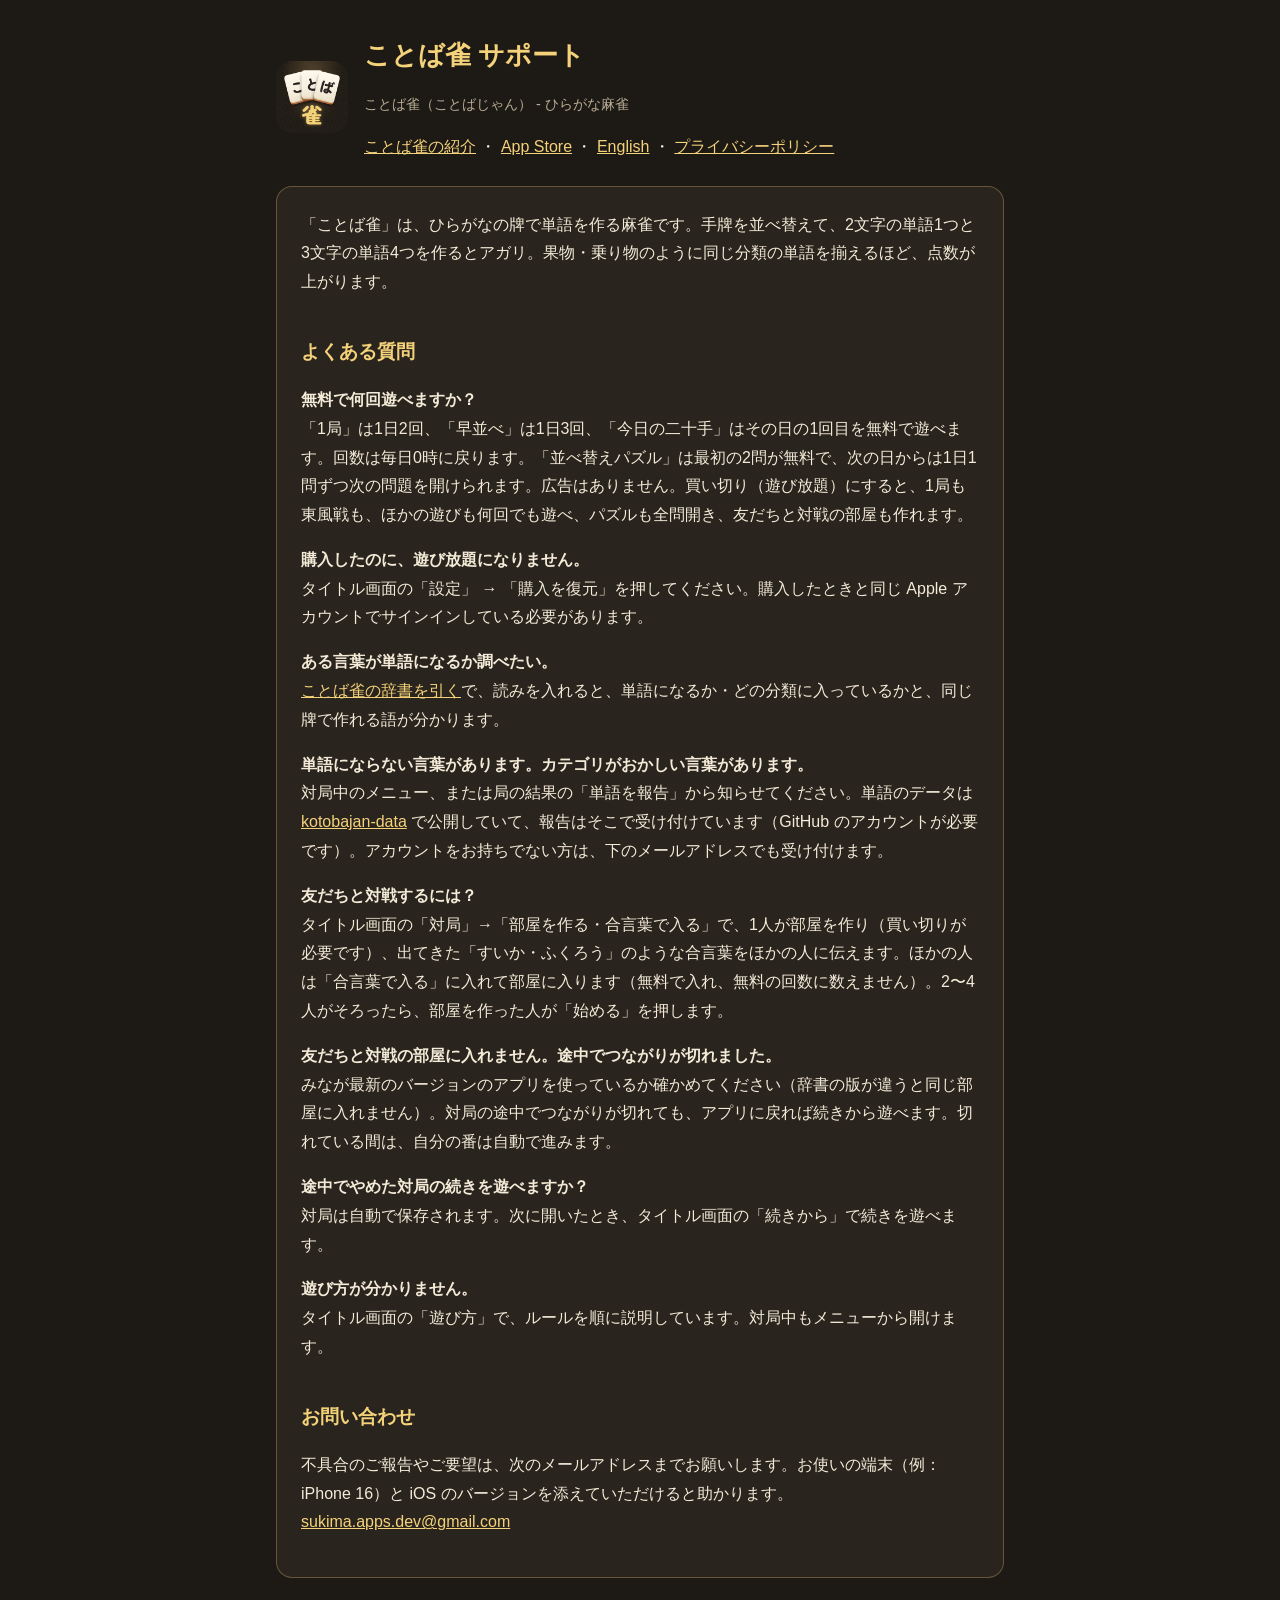
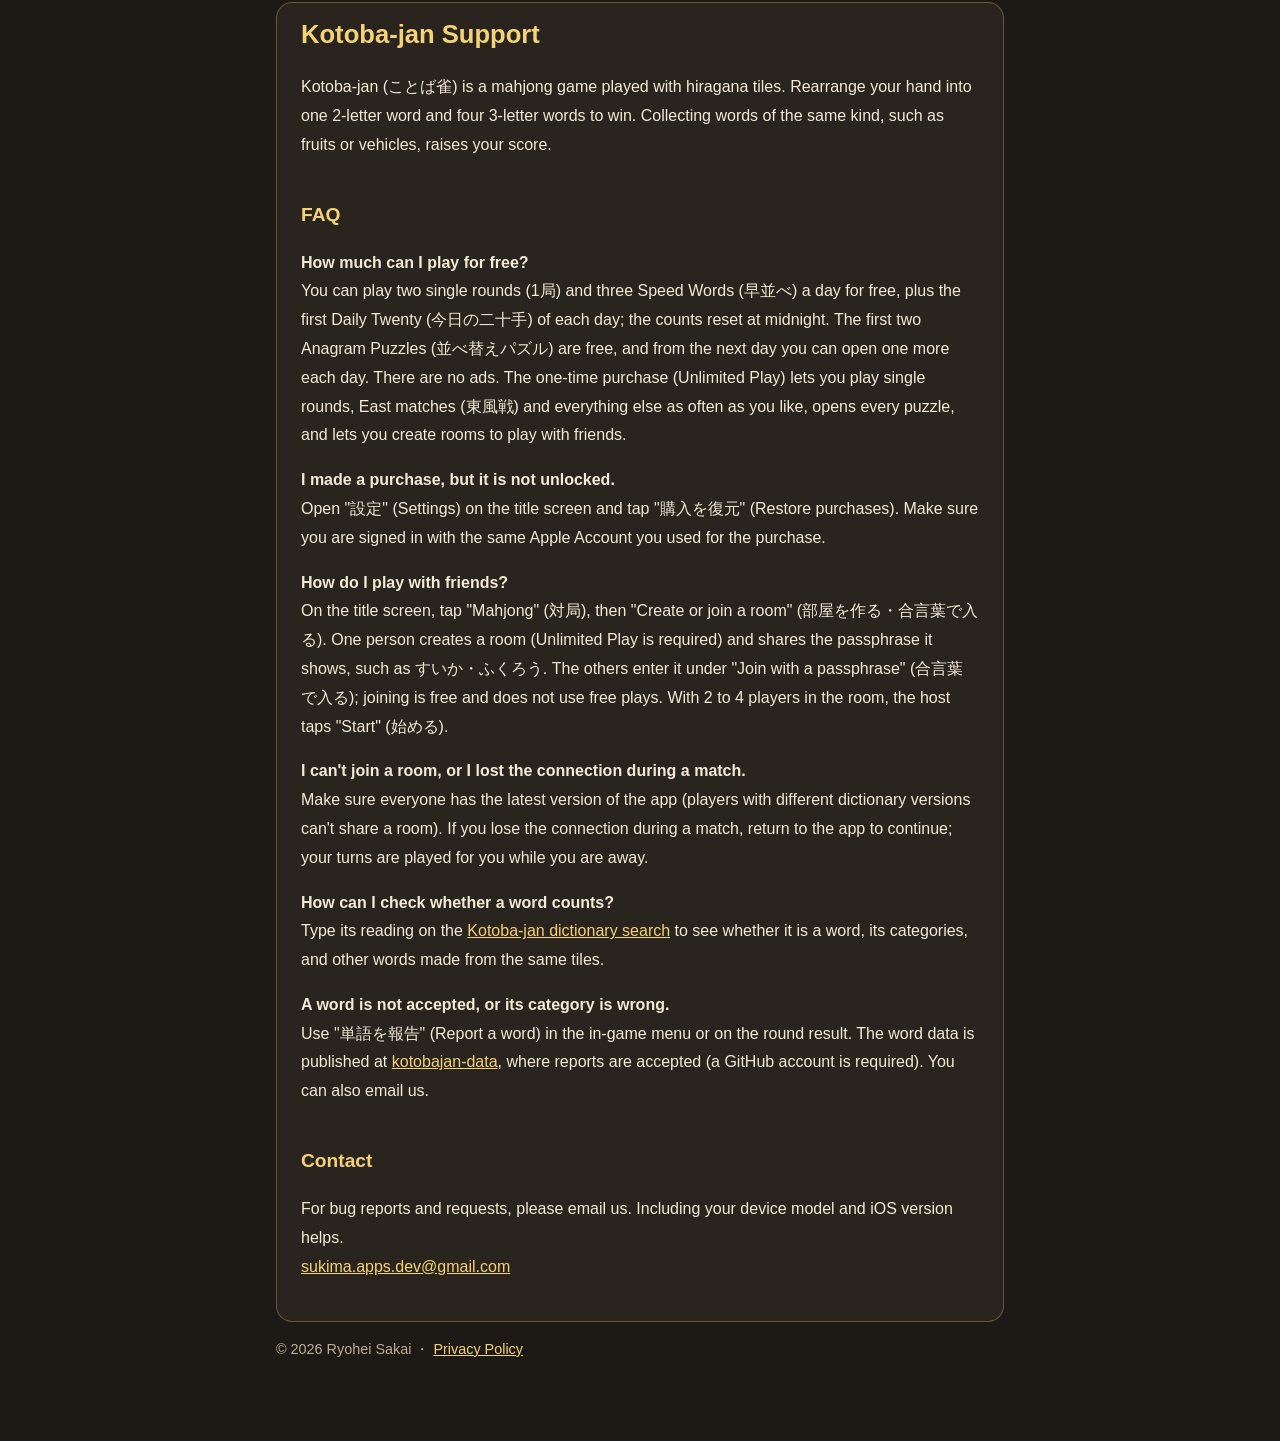
==== commit f7ede547: "Point the friends FAQ at the new Mahjong menu Co-Authored-By: Claude Opus 5.5 <noreply@anthropic.com" ====
--- a/index.html
+++ b/index.html
@@ -33,7 +33,7 @@
 <p><strong>単語にならない言葉があります。カテゴリがおかしい言葉があります。</strong><br>
 対局中のメニュー、または局の結果の「単語を報告」から知らせてください。単語のデータは <a href="https://github.com/sakairuh/kotobajan-data">kotobajan-data</a> で公開していて、報告はそこで受け付けています（GitHub のアカウントが必要です）。アカウントをお持ちでない方は、下のメールアドレスでも受け付けます。</p>
 <p><strong>友だちと対戦するには？</strong><br>
-タイトル画面の「友だちと対戦」で、1人が部屋を作り（買い切りが必要です）、出てきた「すいか・ふくろう」のような合言葉をほかの人に伝えます。ほかの人は「合言葉で入る」に入れて部屋に入ります（無料で入れ、無料の回数に数えません）。2〜4人がそろったら、部屋を作った人が「始める」を押します。</p>
+タイトル画面の「対局」→「部屋を作る・合言葉で入る」で、1人が部屋を作り（買い切りが必要です）、出てきた「すいか・ふくろう」のような合言葉をほかの人に伝えます。ほかの人は「合言葉で入る」に入れて部屋に入ります（無料で入れ、無料の回数に数えません）。2〜4人がそろったら、部屋を作った人が「始める」を押します。</p>
 <p><strong>友だちと対戦の部屋に入れません。途中でつながりが切れました。</strong><br>
 みなが最新のバージョンのアプリを使っているか確かめてください（辞書の版が違うと同じ部屋に入れません）。対局の途中でつながりが切れても、アプリに戻れば続きから遊べます。切れている間は、自分の番は自動で進みます。</p>
 <p><strong>途中でやめた対局の続きを遊べますか？</strong><br>
@@ -56,7 +56,7 @@
 <p><strong>I made a purchase, but it is not unlocked.</strong><br>
 Open "設定" (Settings) on the title screen and tap "購入を復元" (Restore purchases). Make sure you are signed in with the same Apple Account you used for the purchase.</p>
 <p><strong>How do I play with friends?</strong><br>
-On the title screen, tap "Play with Friends" (友だちと対戦). One person creates a room (Unlimited Play is required) and shares the passphrase it shows, such as すいか・ふくろう. The others enter it under "Join with a passphrase" (合言葉で入る); joining is free and does not use free plays. With 2 to 4 players in the room, the host taps "Start" (始める).</p>
+On the title screen, tap "Mahjong" (対局), then "Create or join a room" (部屋を作る・合言葉で入る). One person creates a room (Unlimited Play is required) and shares the passphrase it shows, such as すいか・ふくろう. The others enter it under "Join with a passphrase" (合言葉で入る); joining is free and does not use free plays. With 2 to 4 players in the room, the host taps "Start" (始める).</p>
 <p><strong>I can't join a room, or I lost the connection during a match.</strong><br>
 Make sure everyone has the latest version of the app (players with different dictionary versions can't share a room). If you lose the connection during a match, return to the app to continue; your turns are played for you while you are away.</p>
 <p><strong>How can I check whether a word counts?</strong><br>
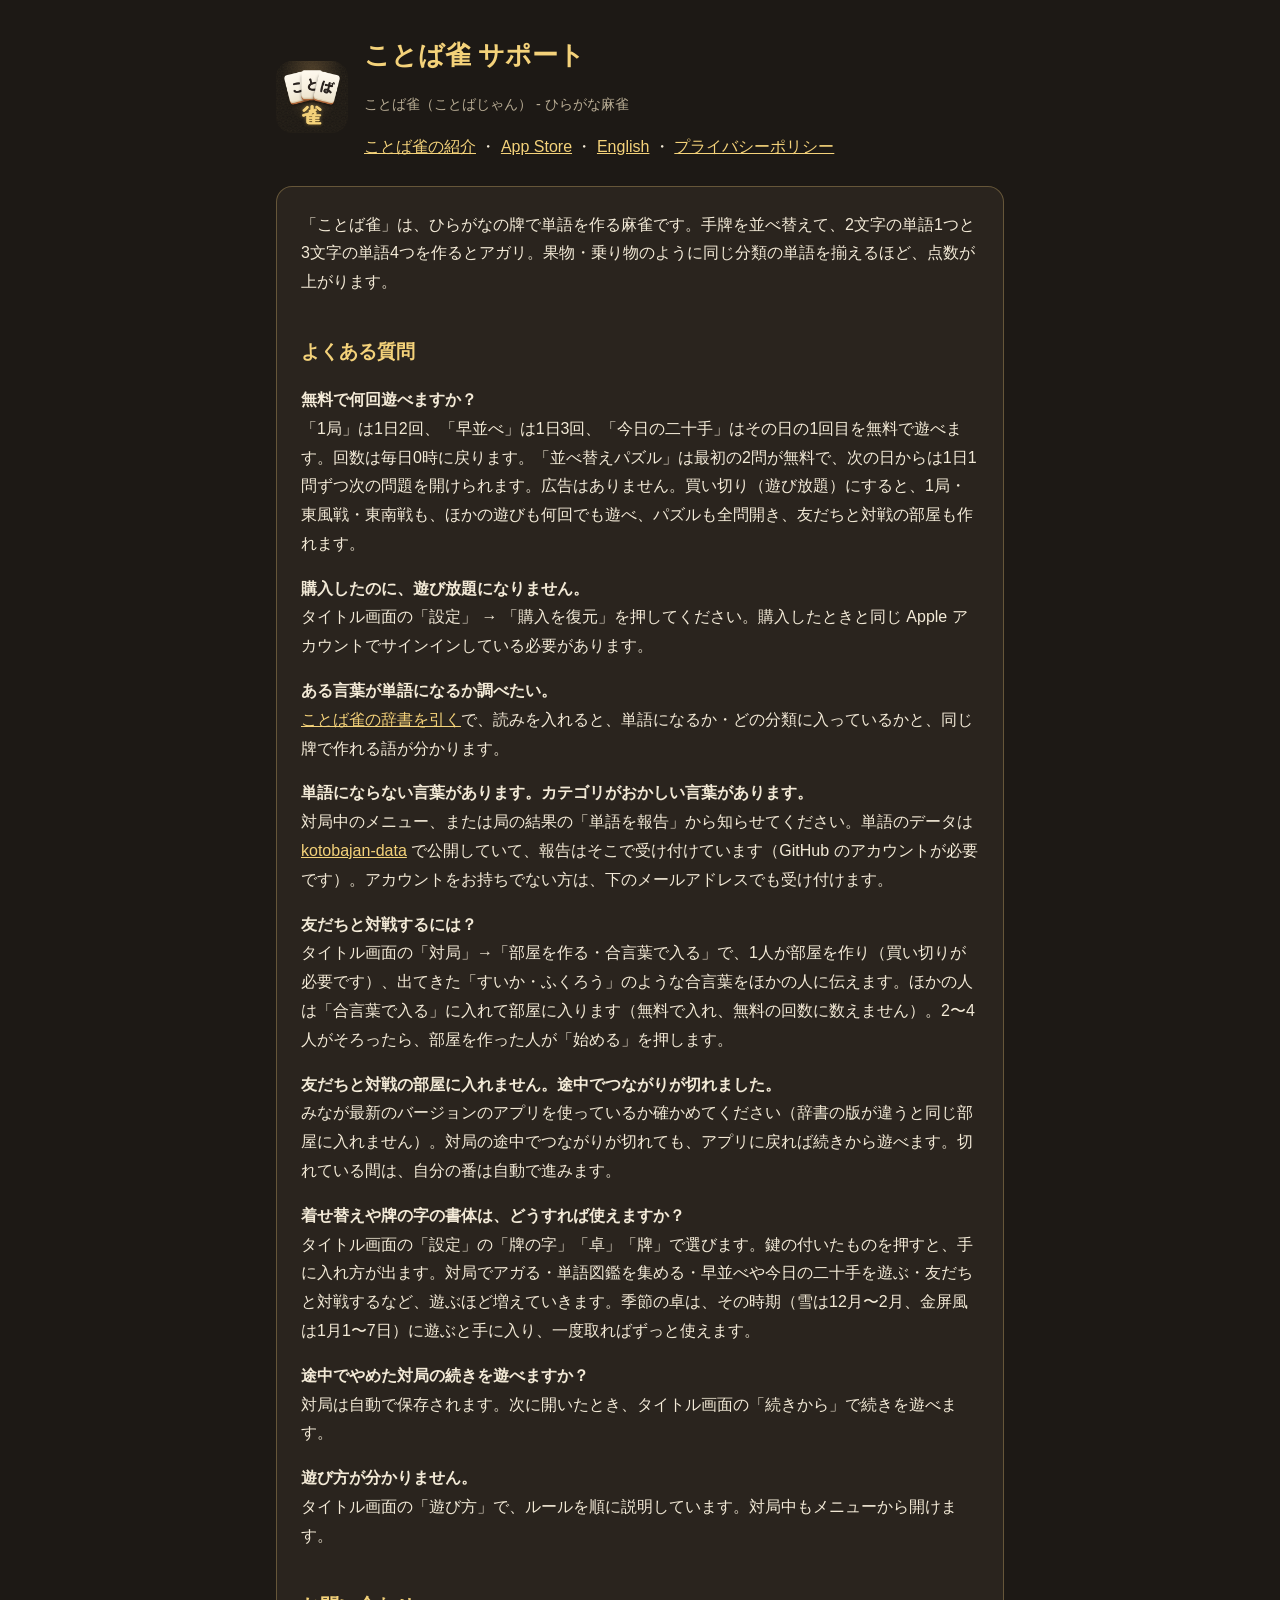
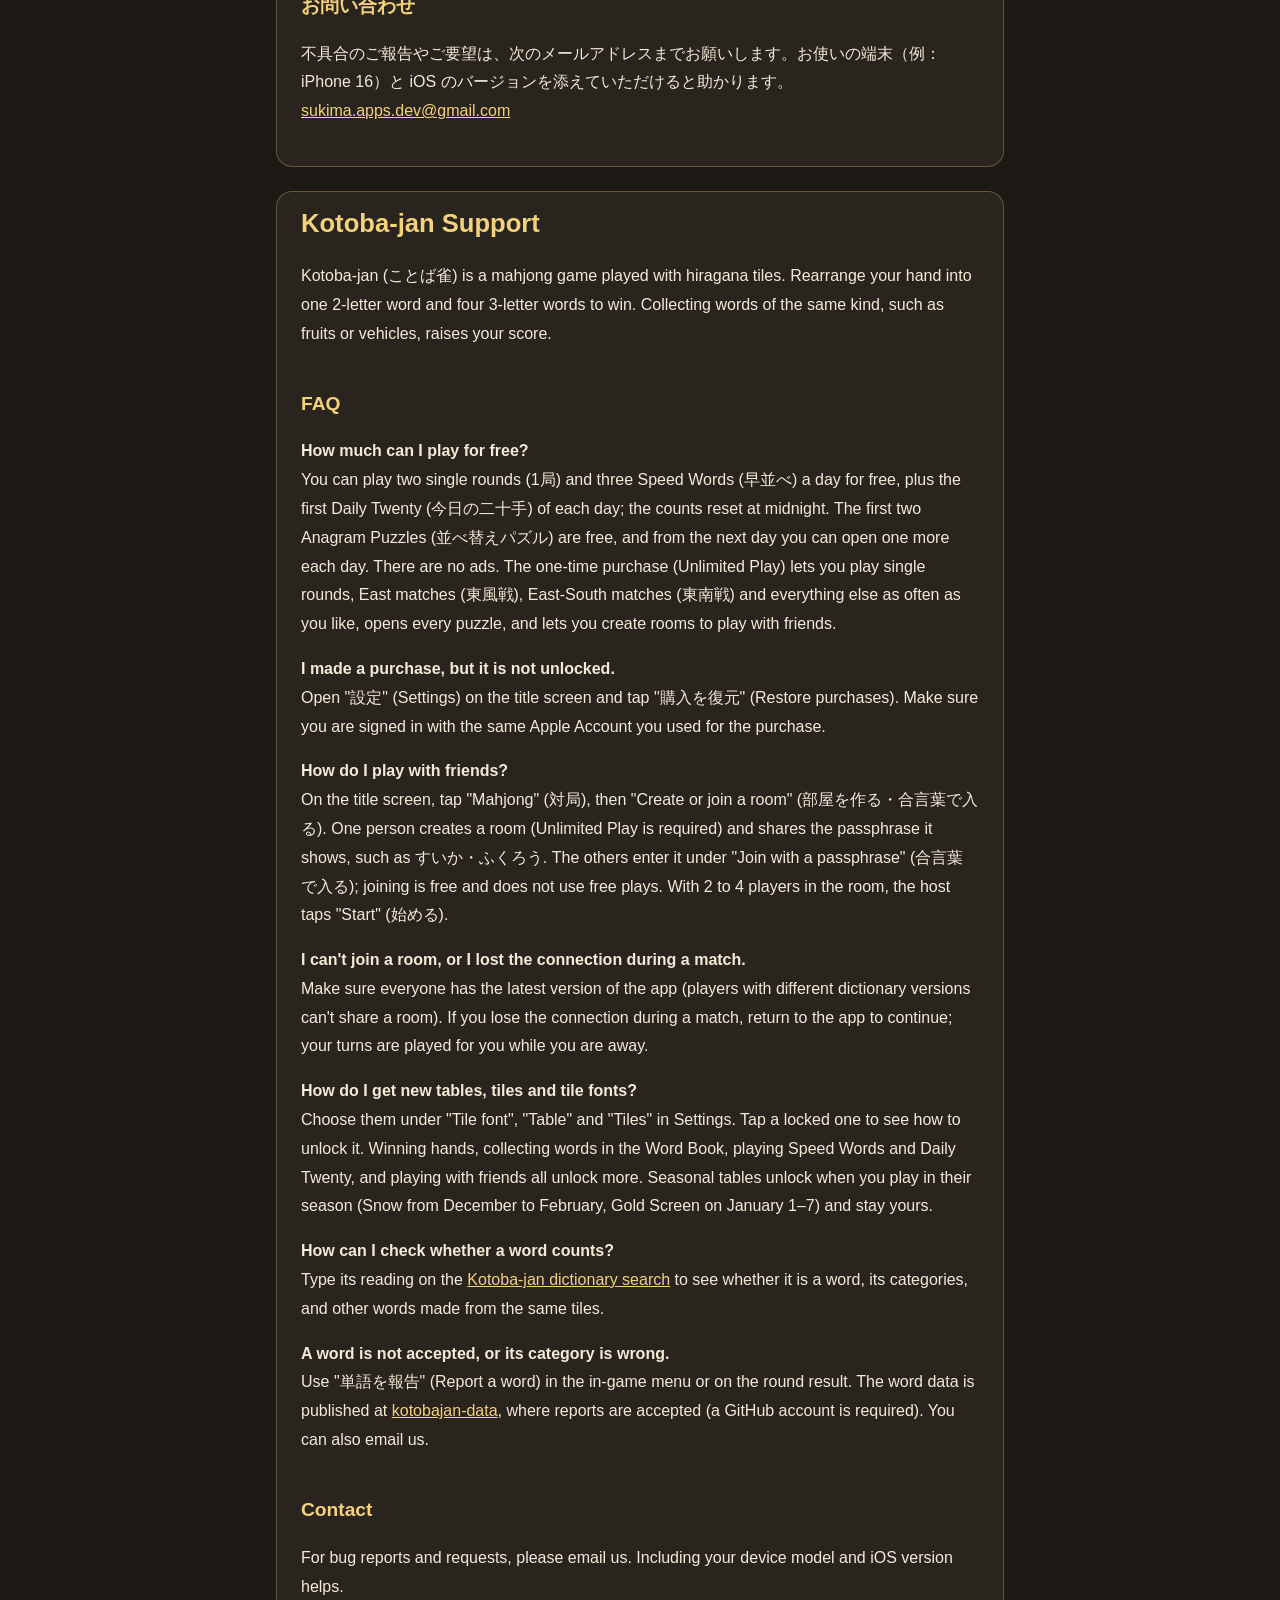
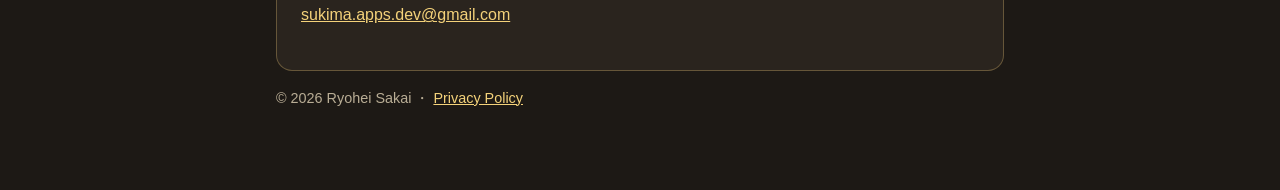
==== commit 910f0a4b: "Add the East-South Round and an FAQ on skins and tile fonts for 1.11" ====
--- a/index.html
+++ b/index.html
@@ -25,7 +25,7 @@
 
 <h2>よくある質問</h2>
 <p><strong>無料で何回遊べますか？</strong><br>
-「1局」は1日2回、「早並べ」は1日3回、「今日の二十手」はその日の1回目を無料で遊べます。回数は毎日0時に戻ります。「並べ替えパズル」は最初の2問が無料で、次の日からは1日1問ずつ次の問題を開けられます。広告はありません。買い切り（遊び放題）にすると、1局も東風戦も、ほかの遊びも何回でも遊べ、パズルも全問開き、友だちと対戦の部屋も作れます。</p>
+「1局」は1日2回、「早並べ」は1日3回、「今日の二十手」はその日の1回目を無料で遊べます。回数は毎日0時に戻ります。「並べ替えパズル」は最初の2問が無料で、次の日からは1日1問ずつ次の問題を開けられます。広告はありません。買い切り（遊び放題）にすると、1局・東風戦・東南戦も、ほかの遊びも何回でも遊べ、パズルも全問開き、友だちと対戦の部屋も作れます。</p>
 <p><strong>購入したのに、遊び放題になりません。</strong><br>
 タイトル画面の「設定」 → 「購入を復元」を押してください。購入したときと同じ Apple アカウントでサインインしている必要があります。</p>
 <p><strong>ある言葉が単語になるか調べたい。</strong><br>
@@ -36,6 +36,8 @@
 タイトル画面の「対局」→「部屋を作る・合言葉で入る」で、1人が部屋を作り（買い切りが必要です）、出てきた「すいか・ふくろう」のような合言葉をほかの人に伝えます。ほかの人は「合言葉で入る」に入れて部屋に入ります（無料で入れ、無料の回数に数えません）。2〜4人がそろったら、部屋を作った人が「始める」を押します。</p>
 <p><strong>友だちと対戦の部屋に入れません。途中でつながりが切れました。</strong><br>
 みなが最新のバージョンのアプリを使っているか確かめてください（辞書の版が違うと同じ部屋に入れません）。対局の途中でつながりが切れても、アプリに戻れば続きから遊べます。切れている間は、自分の番は自動で進みます。</p>
+<p><strong>着せ替えや牌の字の書体は、どうすれば使えますか？</strong><br>
+タイトル画面の「設定」の「牌の字」「卓」「牌」で選びます。鍵の付いたものを押すと、手に入れ方が出ます。対局でアガる・単語図鑑を集める・早並べや今日の二十手を遊ぶ・友だちと対戦するなど、遊ぶほど増えていきます。季節の卓は、その時期（雪は12月〜2月、金屏風は1月1〜7日）に遊ぶと手に入り、一度取ればずっと使えます。</p>
 <p><strong>途中でやめた対局の続きを遊べますか？</strong><br>
 対局は自動で保存されます。次に開いたとき、タイトル画面の「続きから」で続きを遊べます。</p>
 <p><strong>遊び方が分かりません。</strong><br>
@@ -52,13 +54,15 @@
 
 <h2>FAQ</h2>
 <p><strong>How much can I play for free?</strong><br>
-You can play two single rounds (1局) and three Speed Words (早並べ) a day for free, plus the first Daily Twenty (今日の二十手) of each day; the counts reset at midnight. The first two Anagram Puzzles (並べ替えパズル) are free, and from the next day you can open one more each day. There are no ads. The one-time purchase (Unlimited Play) lets you play single rounds, East matches (東風戦) and everything else as often as you like, opens every puzzle, and lets you create rooms to play with friends.</p>
+You can play two single rounds (1局) and three Speed Words (早並べ) a day for free, plus the first Daily Twenty (今日の二十手) of each day; the counts reset at midnight. The first two Anagram Puzzles (並べ替えパズル) are free, and from the next day you can open one more each day. There are no ads. The one-time purchase (Unlimited Play) lets you play single rounds, East matches (東風戦), East-South matches (東南戦) and everything else as often as you like, opens every puzzle, and lets you create rooms to play with friends.</p>
 <p><strong>I made a purchase, but it is not unlocked.</strong><br>
 Open "設定" (Settings) on the title screen and tap "購入を復元" (Restore purchases). Make sure you are signed in with the same Apple Account you used for the purchase.</p>
 <p><strong>How do I play with friends?</strong><br>
 On the title screen, tap "Mahjong" (対局), then "Create or join a room" (部屋を作る・合言葉で入る). One person creates a room (Unlimited Play is required) and shares the passphrase it shows, such as すいか・ふくろう. The others enter it under "Join with a passphrase" (合言葉で入る); joining is free and does not use free plays. With 2 to 4 players in the room, the host taps "Start" (始める).</p>
 <p><strong>I can't join a room, or I lost the connection during a match.</strong><br>
 Make sure everyone has the latest version of the app (players with different dictionary versions can't share a room). If you lose the connection during a match, return to the app to continue; your turns are played for you while you are away.</p>
+<p><strong>How do I get new tables, tiles and tile fonts?</strong><br>
+Choose them under "Tile font", "Table" and "Tiles" in Settings. Tap a locked one to see how to unlock it. Winning hands, collecting words in the Word Book, playing Speed Words and Daily Twenty, and playing with friends all unlock more. Seasonal tables unlock when you play in their season (Snow from December to February, Gold Screen on January 1–7) and stay yours.</p>
 <p><strong>How can I check whether a word counts?</strong><br>
 Type its reading on the <a href="https://sakairuh.github.io/kotobajan/jisho/?lang=en">Kotoba-jan dictionary search</a> to see whether it is a word, its categories, and other words made from the same tiles.</p>
 <p><strong>A word is not accepted, or its category is wrong.</strong><br>
